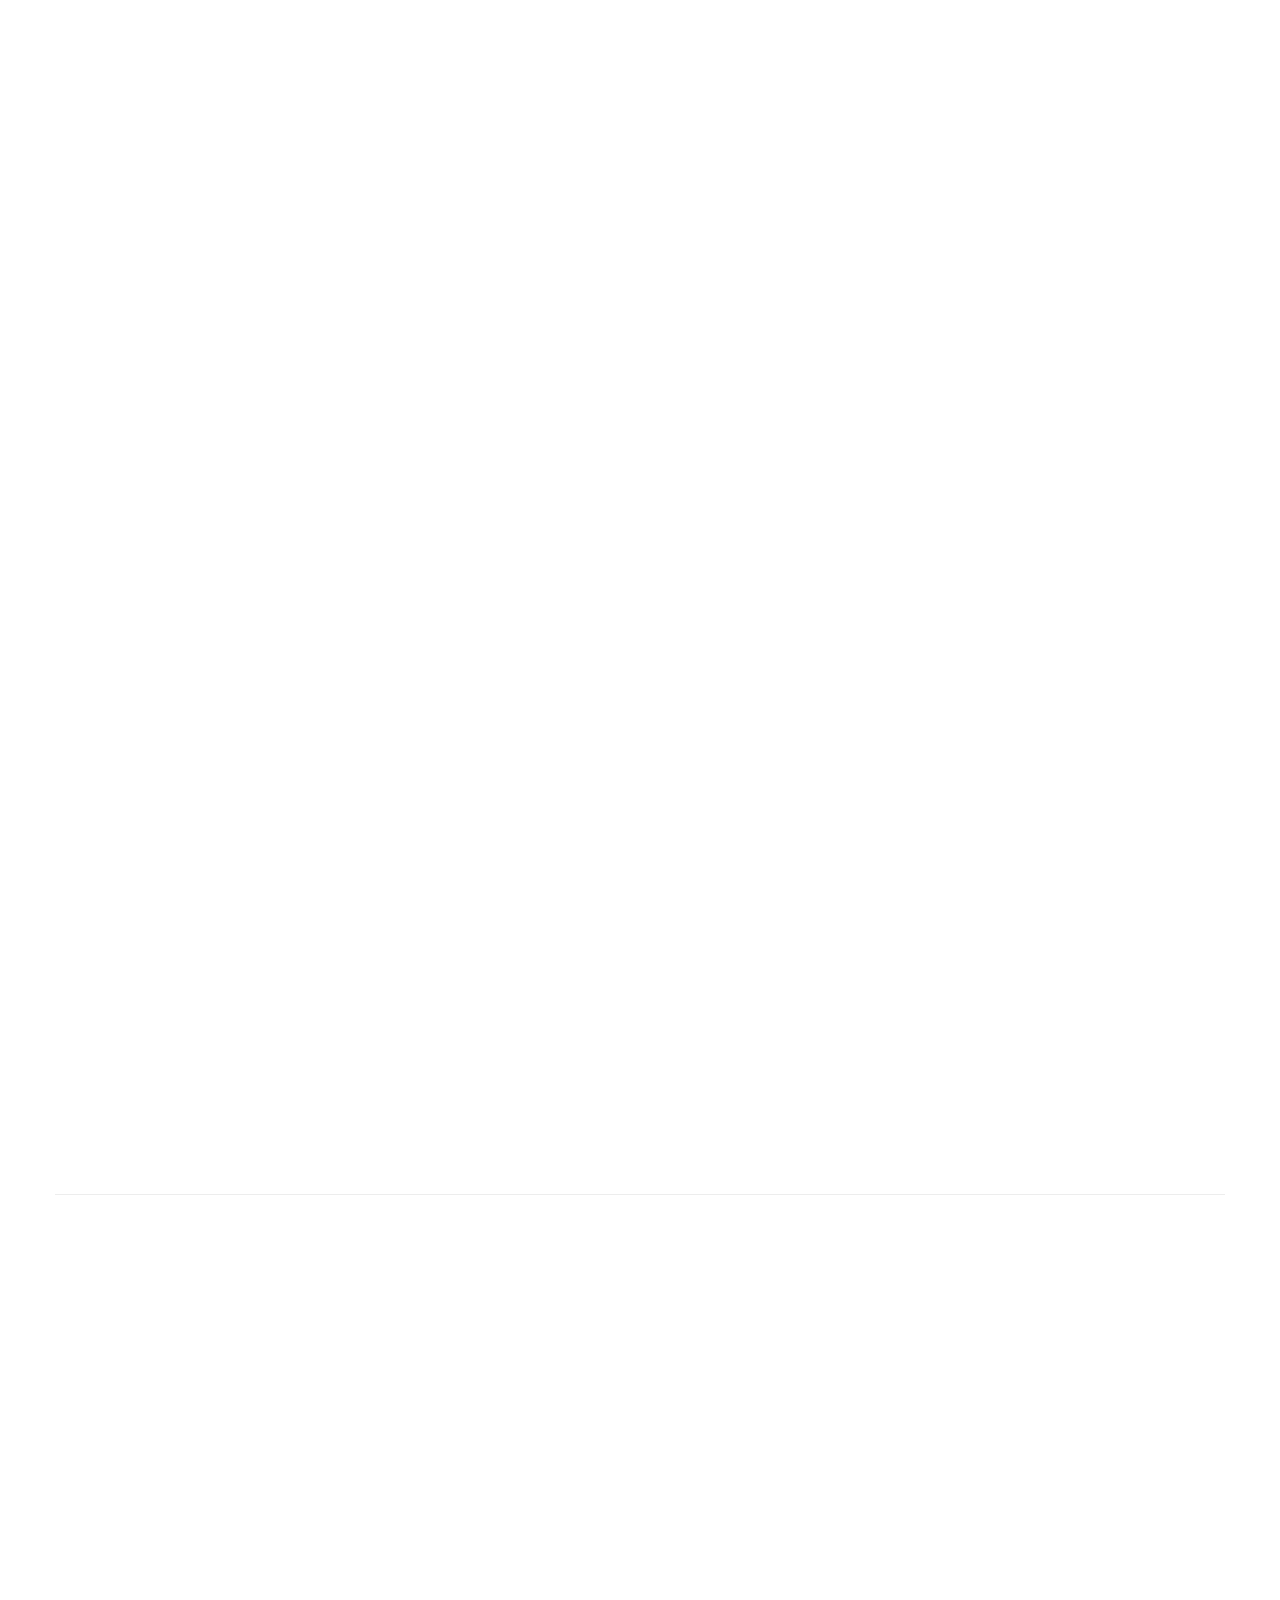
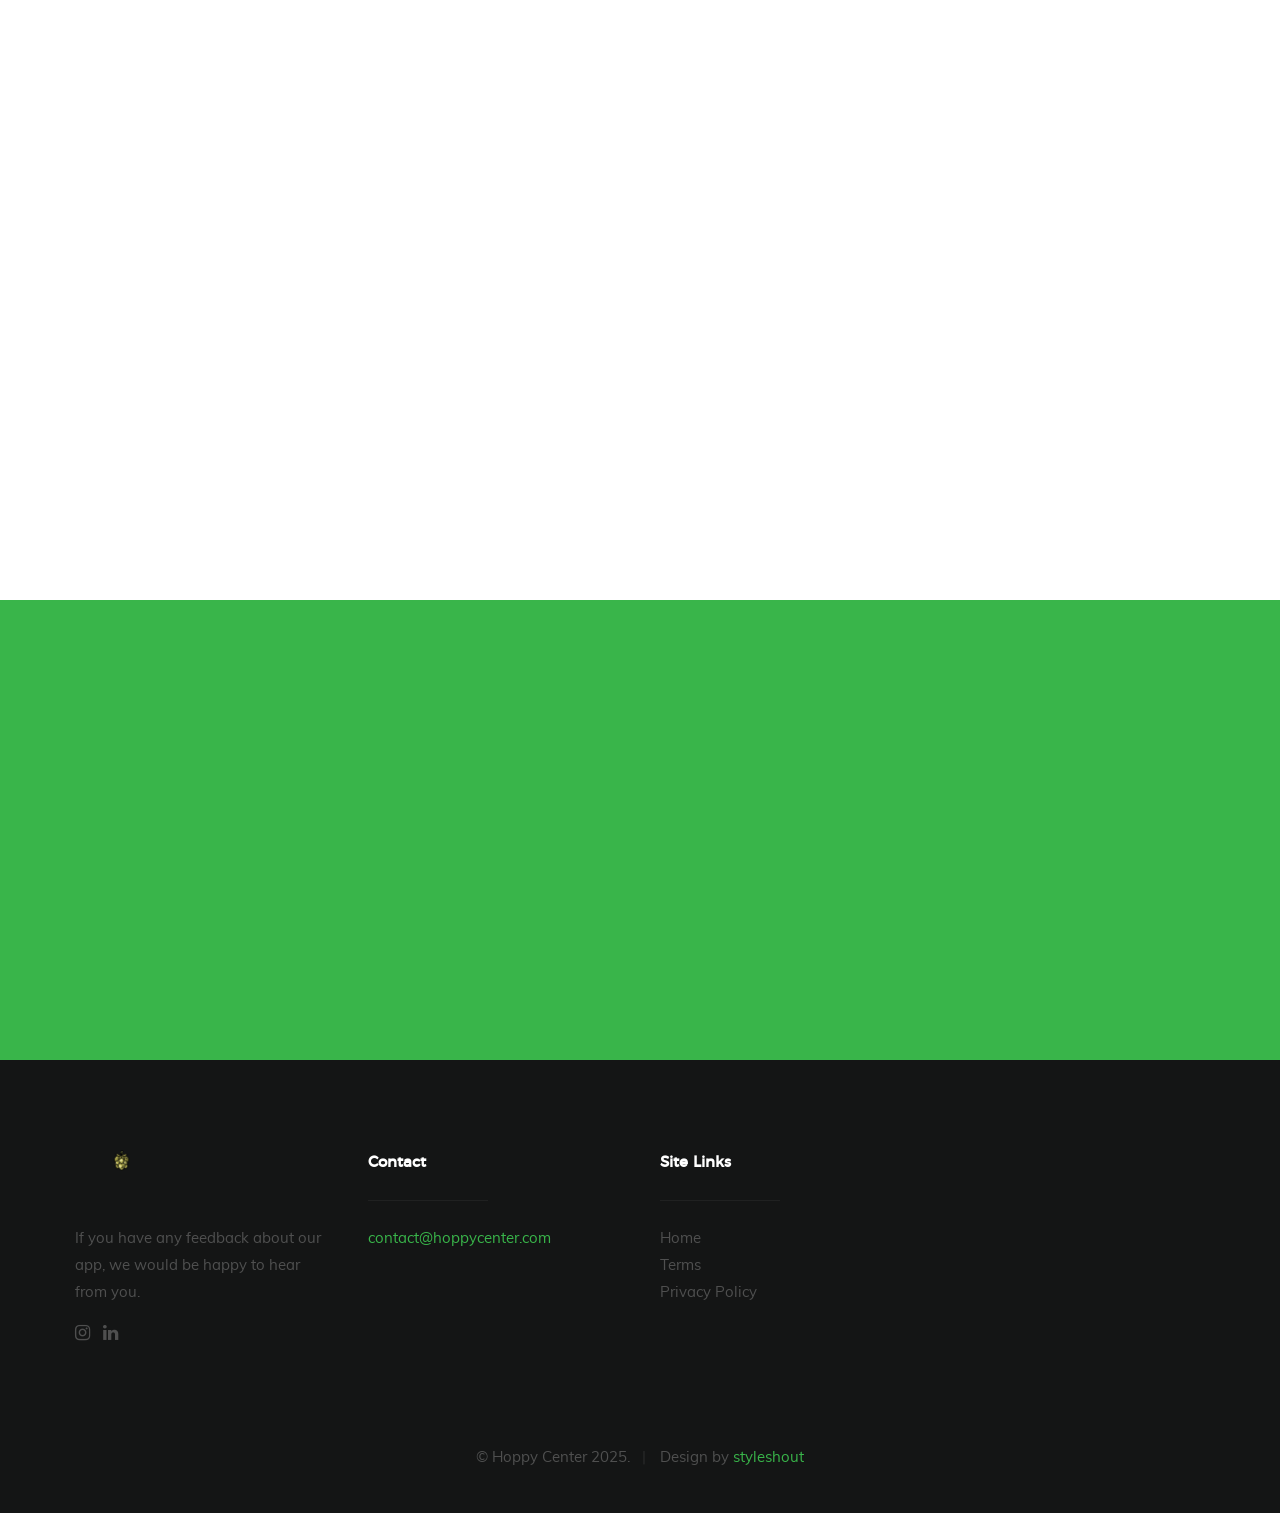
==== index.html @ 4dd92992 "Add files via upload" ====
<!DOCTYPE html>
<!--[if lt IE 9 ]><html class="no-js oldie" lang="en"> <![endif]-->
<!--[if IE 9 ]><html class="no-js oldie ie9" lang="en"> <![endif]-->
<!--[if (gte IE 9)|!(IE)]><!-->
<html class="no-js" lang="en">
<!--<![endif]-->

<head>

    <!--- basic page needs
   ================================================== -->
    <meta charset="utf-8">
    <title>Hoppy Center</title>
    <meta name="description" content="">
    <meta name="author" content="">

    <!-- mobile specific metas
   ================================================== -->
    <meta name="viewport" content="width=device-width, initial-scale=1">

    <!-- CSS
   ================================================== -->
    <link rel="stylesheet" href="css/base.css">
    <link rel="stylesheet" href="css/vendor.css">
    <link rel="stylesheet" href="css/main.css">

    <!-- script
   ================================================== -->
    <script src="js/modernizr.js"></script>
    <script src="js/pace.min.js"></script>

    <!-- favicons
	================================================== -->
    <link rel="shortcut icon" href="favicon.ico" type="image/x-icon">
    <link rel="icon" href="favicon.ico" type="image/x-icon">

</head>

<body id="top">

    <!-- header 
   ================================================== -->
   <header id="header" class="row">   

   		<div class="header-logo">
	        <a href="index.html">Hoppy Center</a>
	    </div>

	   	<nav id="header-nav-wrap">
			<ul class="header-main-nav">
				<li class="current"><a class="smoothscroll"  href="#home" title="home">Home</a></li>
                <li><a class="smoothscroll"  href="#about" title="about">About</a></li>
				<li><a class="smoothscroll"  href="#download" title="download">Download</a></li>	
			</ul>

		</nav>

		<a class="header-menu-toggle" href="#"><span>Menu</span></a>    	
   	
   </header> <!-- /header -->


   <!-- home
   ================================================== -->
   <section id="home" data-parallax="scroll" data-image-src="images/hero-bg.webp" data-natural-width=3000 data-natural-height=2000>

        <div class="overlay"></div>
        <div class="home-content">        

            <div class="row contents">                     
                <div class="home-content-left">

                    <h3 class="site-name" data-aos="fade-up">Hoppy Center</h3>

                    <h1 data-aos="fade-up">
                        Collect, Scan, <br>
                        Explore & Share Beers! <br>
            
                    </h1>

                    <div class="buttons" data-aos="fade-up">
                        <a href="#download" class="smoothscroll button stroke">
                            <span class="icon-circle-down" aria-hidden="true"></span>
                            Download App
                        </a>
                    </div>                                         

                </div>

                <div class="home-image-right">
                    <img src="images/iphone-app-470.webp"
                        srcset="images/iphone-app-470.webp 1x, images/iphone-app-940.webp 2x"
                        data-aos="fade-up">
                </div>
            </div>

        </div> <!-- end home-content -->

        <ul class="home-social-list">
            <li>
                <a href="https://www.instagram.com/hoppycenter/?utm_source=ig_web_button_share_sheet" target="_blank"><i class="fa fa-instagram"></i></a>
            </li>
            <li>
                <a href="https://www.linkedin.com/company/hoppy-center" target="_blank"><i class="fa fa-linkedin"></i></a>
            </li>
        </ul>
        <!-- end home-social-list -->

        <div class="home-scrolldown">
            <a href="#about" class="scroll-icon smoothscroll">
                <span>Scroll Down</span>
                <i class="icon-arrow-right" aria-hidden="true"></i>
            </a>
        </div>
        </div>
        </div>
        </div>

    </section> <!-- end home -->  


    <!-- about
    ================================================== -->
    
    <section id="about">

        <div class="row about-intro">

            <div class="col-four">
                <h1 class="intro-header" data-aos="fade-up">About Our App</h1><padding-top: 160px;>
            </div>
            <div class="col-eight">
                <p class="lead" data-aos="fade-up">
                    Discover the world of beers with Hoppy Center, your ultimate companion for beer enthusiasts and casual drinkers alike. Whether you're a seasoned connoisseur or just starting your beer journey, our intuitive app makes it easy to explore, discover, and share amazing brews from around the globe.
                </p>
            </div>                       
            
        </div>

        <div class="row about-how">
          
            <h1 class="intro-header" data-aos="fade-up">How The App Works?</h1>           

            <div class="about-how-content" data-aos="fade-up">
                <div class="about-how-steps block-1-2 block-tab-full group">

                    <div class="bgrid step" data-item="1">
                        <h3>Sign-Up and Onboarding</h3>
                        <p>Create your account and complete the onboarding process to personalize your experience. Set your beer preferences and get started on your craft beer journey.
                        </p> 
                    </div>

                    <div class="bgrid step" data-item="2">
                        <h3>Scan</h3>
                        <p>Use your phone’s camera to scan the barcode of any beer. Instantly access detailed info, ratings, and tasting notes to enhance your drinking experience.
                        </p>
                    </div>               
               
                    <div class="bgrid step" data-item="3">
                        <h3>Photo Sharing</h3>
                        <p>Capture and share photos of your favorite beers with friends. Get likes and comments, and engage with the community through a personalized feed.
                        </p>
                    </div>

                    <div class="bgrid step" data-item="4">
                        <h3>Beer Collection</h3>
                        <p>Build your beer collection by logging each brew you try, populate an interactive world map with their origins, and create a wishlist of beers to explore next.
                        </p>
                    </div>  

                </div>           
           </div> <!-- end about-how-content -->

        </div> <!-- end about-how -->

        <div class="row about-bottom-image">

           <img src="images/app-screens-1200.png" 
                srcset="images/app-screens-600.png 600w, 
                        images/app-screens-1200.png 1200w, 
                        images/app-screens-2800.png 2800w"
                sizes="(max-width: 2800px) 100vw, 2800px"
                alt="App Screenshots" data-aos="fade-up">

        </div>  <!-- end about-bottom-image -->       
        
    </section> <!-- end about -->
    

    <!-- download
    ================================================== -->
    <section id="download">

        <div class="row">
            <div class="col-full">
                <h1 class="intro-header"  data-aos="fade-up">Download Our App Today!</h1>

                <p class="lead" data-aos="fade-up">
                    
                </p>

                <ul class="download-badges">
                    <li><a href="#" title="" class="badge-appstore"  data-aos="fade-up">App Store</a></li>
                </ul>

            </div>
        </div>

    </section> <!-- end download -->    


    <!-- footer
    ================================================== -->
    <footer>

        <div class="footer-main">
            <div class="row">  

                <div class="col-three md-1-3 tab-full footer-info">            

                    <div class="footer-logo"></div>

                    <p>
                    If you have any feedback about our app, we would be happy to hear from you.
                    </p>

                    <ul class="footer-social-list">
                        </li>
                        <li>
                            <a href="https://www.instagram.com/hoppycenter/?utm_source=ig_web_button_share_sheet" target="_blank"><i class="fa fa-instagram"></i></a>
                        </li>
                        <li>
                            <a href="https://www.linkedin.com/company/hoppy-center" target="_blank"><i class="fa fa-linkedin"></i></a>
                        </li>
                    </ul>
                    
                    
                </div> <!-- end footer-info -->

                <div class="col-three md-1-3 tab-1-2 mob-full footer-contact">

                    <h4>Contact</h4>

                    <p>
                    <a href="mailto:contact@hoppycenter.com?subject=Hello%20Hoppy%20Center&body=Hi%20Team">contact@hoppycenter.com</a><br>
                
                    </p>                    

                </div> <!-- end footer-contact -->  

                <div class="col-two md-1-3 tab-1-2 mob-full footer-site-links">

                    <h4>Site Links</h4>

                    <ul class="list-links">
                        <li><a href="#">Home</a></li>
                        <li><a href="https://hoppycenter.com/Terms/terms.html" target="_blank">Terms</a></li>
                        <li><a href="https://hoppycenter.com/privacy-policy/privacy-policy.html" target="_blank">Privacy Policy</a></li>
                    </ul>
                            
                </div> <!-- end footer-site-links --> 

                
                            
                </div> <!-- end footer-subscribe -->         

            </div> <!-- /row -->
        </div> <!-- end footer-main -->


      <div class="footer-bottom">

      	<div class="row">

      		<div class="col-twelve">
	      		<div class="copyright">
		         	<span>© Hoppy Center 2025.</span>
		         	<span>Design by <a href="http://www.styleshout.com/"target="_blank">styleshout</a></span>
		         </div>

		         <div id="go-top">
		            <a class="smoothscroll" title="Back to Top" href="#top"><i class="icon-arrow-up"></i></a>
		         </div>         
	      	</div>

      	</div> <!-- end footer-bottom -->     	

      </div>

    </footer>

    <div id="preloader"> 
    	<div id="loader"></div>
    </div>  

    <!-- Java Script
    ================================================== -->
    <script src="js/jquery-2.1.3.min.js"></script>
    <script src="js/plugins.js"></script>
    <script src="js/main.js"></script>

</body>

</html>
---- css/base.css ----
/* =================================================================== 
 *
 *  Dazzle v1.0 Base Stylesheet
 *  04-27-2017
 *  ------------------------------------------------------------------
 *
 *  TOC:
 *  01. reset 
 *  02. basic/base setup styles
 *  03. grid
 *  04. block grids
 *  05. MISC
 *
 * =================================================================== */


/* ===================================================================
 *  01. reset  
 *  normalize.css v5.0.0 | MIT License | 
 *  github.com/necolas/normalize.css
 *
 * ------------------------------------------------------------------- */

html {
  font-family: sans-serif;
  line-height: 1.15;
  -ms-text-size-adjust: 100%;
  -webkit-text-size-adjust: 100%;
}

body {
  margin: 0;
}

article,
aside,
footer,
header,
nav,
section {
  display: block;
}

h1 {
  font-size: 2em;
  margin: 0.67em 0;
}

figcaption,
figure,
main {
  display: block;
}

figure {
  margin: 1em 40px;
}

hr {
  box-sizing: content-box;
  height: 0;
  overflow: visible;
}

pre {
  font-family: monospace, monospace;
  font-size: 1em;
}

a {
  background-color: transparent;
  -webkit-text-decoration-skip: objects;
}

a:active,
a:hover {
  outline-width: 0;
}

abbr[title] {
  border-bottom: none;
  text-decoration: underline;
  text-decoration: underline dotted;
}

b,
strong {
  font-weight: inherit;
}

b,
strong {
  font-weight: bolder;
}

code,
kbd,
samp {
  font-family: monospace, monospace;
  font-size: 1em;
}

dfn {
  font-style: italic;
}

mark {
  background-color: #ff0;
  color: #000;
}

small {
  font-size: 80%;
}

sub,
sup {
  font-size: 75%;
  line-height: 0;
  position: relative;
  vertical-align: baseline;
}

sub {
  bottom: -0.25em;
}

sup {
  top: -0.5em;
}

audio,
video {
  display: inline-block;
}

audio:not([controls]) {
  display: none;
  height: 0;
}

img {
  border-style: none;
}

svg:not(:root) {
  overflow: hidden;
}

button,
input,
optgroup,
select,
textarea {
  font-family: sans-serif;
  font-size: 100%;
  line-height: 1.15;
  margin: 0;
}

button,
input {
  overflow: visible;
}

button,
select {
  text-transform: none;
}

button,
html [type="button"],
[type="reset"],
[type="submit"] {
  -webkit-appearance: button;
}

button::-moz-focus-inner,
[type="button"]::-moz-focus-inner,
[type="reset"]::-moz-focus-inner,
[type="submit"]::-moz-focus-inner {
  border-style: none;
  padding: 0;
}

button:-moz-focusring,
[type="button"]:-moz-focusring,
[type="reset"]:-moz-focusring,
[type="submit"]:-moz-focusring {
  outline: 1px dotted ButtonText;
}

fieldset {
  border: 1px solid #c0c0c0;
  margin: 0 2px;
  padding: 0.35em 0.625em 0.75em;
}

legend {
  box-sizing: border-box;
  color: inherit;
  display: table;
  max-width: 100%;
  padding: 0;
  white-space: normal;
}

progress {
  display: inline-block;
  vertical-align: baseline;
}

textarea {
  overflow: auto;
}

[type="checkbox"],
[type="radio"] {
  box-sizing: border-box;
  padding: 0;
}

[type="number"]::-webkit-inner-spin-button,
[type="number"]::-webkit-outer-spin-button {
  height: auto;
}

[type="search"] {
  -webkit-appearance: textfield;
  outline-offset: -2px;
}

[type="search"]::-webkit-search-cancel-button,
[type="search"]::-webkit-search-decoration {
  -webkit-appearance: none;
}

::-webkit-file-upload-button {
  -webkit-appearance: button;
  font: inherit;
}

details,
menu {
  display: block;
}

summary {
  display: list-item;
}

canvas {
  display: inline-block;
}

template {
  display: none;
}

[hidden] {
  display: none;
}


/* ===================================================================
 *  02. basic/base setup styles - (_basic.scss)
 *
 * ------------------------------------------------------------------- */

html {
  font-size: 62.5%;
  box-sizing: border-box;
}

*,
*::before,
*::after {
  box-sizing: inherit;
}

body {
  font-weight: normal;
  line-height: 1;
  text-rendering: optimizeLegibility;
  word-wrap: break-word;
  -webkit-overflow-scrolling: touch;
  -webkit-text-size-adjust: none;
}

body,
input,
button {
  -moz-osx-font-smoothing: grayscale;
  -webkit-font-smoothing: antialiased;
}


/* ------------------------------------------------------------------- 
 * Media - (_basic.scss)
 * ------------------------------------------------------------------- */

img,
video {
  max-width: 100%;
  height: auto;
}


/* ------------------------------------------------------------------- 
 * Typography resets - (_basic.scss)
 * ------------------------------------------------------------------- */

div, dl, dt, dd, ul, ol, li, h1, h2, h3, h4, h5, h6, pre, form, p, blockquote, th, td {
  margin: 0;
  padding: 0;
}

h1, h2, h3, h4, h5, h6 {
  -webkit-font-variant-ligatures: common-ligatures;
  -moz-font-variant-ligatures: common-ligatures;
  font-variant-ligatures: common-ligatures;
  text-rendering: optimizeLegibility;
}

em,
i {
  font-style: italic;
  line-height: inherit;
}

strong,
b {
  font-weight: bold;
  line-height: inherit;
}

small {
  font-size: 60%;
  line-height: inherit;
}

ol,
ul {
  list-style: none;
}

li {
  display: block;
}


/* ------------------------------------------------------------------- 
 * links - (_basic.scss)
 * ------------------------------------------------------------------- */

a {
  text-decoration: none;
  line-height: inherit;
}

a img {
  border: none;
}


/* ------------------------------------------------------------------- 
 * inputs - (_basic.scss)
 * ------------------------------------------------------------------- */

fieldset {
  margin: 0;
  padding: 0;
}

input[type="email"],
input[type="number"],
input[type="search"],
input[type="text"],
input[type="tel"],
input[type="url"],
input[type="password"],
textarea {
  -webkit-appearance: none;
  -moz-appearance: none;
  -ms-appearance: none;
  -o-appearance: none;
  appearance: none;
}


/* ===================================================================
 *  03. grid - (_grid.scss)
 *
 * ------------------------------------------------------------------- */

.row {
  width: 94%;
  max-width: 1170px;
  margin: 0 auto;
}

.row:after {
  content: "";
  display: table;
  clear: both;
}

.row .row {
  width: auto;
  max-width: none;
  margin-left: -20px;
  margin-right: -20px;
}

[class*="col-"],
.bgrid {
  float: left;
}

[class*="col-"]+[class*="col-"].end {
  float: right;
}

[class*="col-"] {
  padding: 0 20px;
}

.col-one {
  width: 8.33333%;
}

.col-two,
.col-1-6 {
  width: 16.66667%;
}

.col-three,
.col-1-4 {
  width: 25%;
}

.col-four,
.col-1-3 {
  width: 33.33333%;
}

.col-five {
  width: 41.66667%;
}

.col-six,
.col-1-2 {
  width: 50%;
}

.col-seven {
  width: 58.33333%;
}

.col-eight,
.col-2-3 {
  width: 66.66667%;
}

.col-nine,
.col-3-4 {
  width: 75%;
}

.col-ten,
.col-5-6 {
  width: 83.33333%;
}

.col-eleven {
  width: 91.66667%;
}

.col-twelve,
.col-full {
  width: 100%;
}


/* ------------------------------------------------------------------- 
 * medium size devices - (_grid.scss)
 * ------------------------------------------------------------------- */

@media only screen and (max-width: 1024px) {
  .row .row {
    margin-left: -18px;
    margin-right: -18px;
  }
  [class*="col-"] {
    padding: 0 18px;
  }
  .md-two,
  .md-1-6 {
    width: 16.66667%;
  }
  .md-one {
    width: 8.33333%;
  }
  .md-three,
  .md-1-4 {
    width: 25%;
  }
  .md-four,
  .md-1-3 {
    width: 33.33333%;
  }
  .md-five {
    width: 41.66667%;
  }
  .md-six,
  .md-1-2 {
    width: 50%;
  }
  .md-seven {
    width: 58.33333%;
  }
  .md-eight,
  .md-2-3 {
    width: 66.66667%;
  }
  .md-nine,
  .md-3-4 {
    width: 75%;
  }
  .md-ten,
  .md-5-6 {
    width: 83.33333%;
  }
  .md-eleven {
    width: 91.66667%;
  }
  .md-twelve,
  .md-full {
    width: 100%;
  }
}


/* ------------------------------------------------------------------- 
 * tablets - (_grid.scss)
 * ------------------------------------------------------------------- */

@media only screen and (max-width: 768px) {
  .row {
    width: auto;
    padding-left: 30px;
    padding-right: 30px;
  }
  .row .row {
    padding-left: 0;
    padding-right: 0;
    margin-left: -15px;
    margin-right: -15px;
  }
  [class*="col-"] {
    padding: 0 15px;
  }
  .tab-1-4 {
    width: 25%;
  }
  .tab-1-3 {
    width: 33.33333%;
  }
  .tab-1-2 {
    width: 50%;
  }
  .tab-2-3 {
    width: 66.66667%;
  }
  .tab-3-4 {
    width: 75%;
  }
  .tab-full {
    width: 100%;
  }
}


/* ------------------------------------------------------------------- 
 *  mobile devices - (_grid.scss)
 * ------------------------------------------------------------------- */

@media only screen and (max-width: 600px) {
  .row {
    padding-left: 25px;
    padding-right: 25px;
  }
  .row .row {
    margin-left: -10px;
    margin-right: -10px;
  }
  [class*="col-"] {
    padding: 0 10px;
  }
  .mob-1-4 {
    width: 25%;
  }
  .mob-1-3 {
    width: 33.33333%;
  }
  .mob-1-2 {
    width: 50%;
  }
  .mob-2-3 {
    width: 66.66667%;
  }
  .mob-3-4 {
    width: 75%;
  }
  .mob-full {
    width: 100%;
  }
}


/* ------------------------------------------------------------------- 
 * small mobile devices - (_grid.scss)
 * ------------------------------------------------------------------- */

@media only screen and (max-width: 400px) {
  .row .row {
    padding-left: 0;
    padding-right: 0;
    margin-left: 0;
    margin-right: 0;
  }
  [class*="col-"] {
    width: 100% !important;
    float: none !important;
    clear: both !important;
    margin-left: 0;
    margin-right: 0;
    padding: 0;
  }
  [class*="col-"]+[class*="col-"].end {
    float: none;
  }
}


/* ===================================================================
 *  04. block grids - (_grid.scss)
 *
 * ------------------------------------------------------------------- */

[class*="block-"]:after {
  content: "";
  display: table;
  clear: both;
}

.block-1-6 .bgrid {
  width: 16.66667%;
}

.block-1-5 .bgrid {
  width: 20%;
}

.block-1-4 .bgrid {
  width: 25%;
}

.block-1-3 .bgrid {
  width: 33.33333%;
}

.block-1-2 .bgrid {
  width: 50%;
}


/**
 * Clearing for block grid columns. Allow columns with 
 * different heights to align properly.
 */

.block-1-6 .bgrid:nth-child(6n+1),
.block-1-5 .bgrid:nth-child(5n+1),
.block-1-4 .bgrid:nth-child(4n+1),
.block-1-3 .bgrid:nth-child(3n+1),
.block-1-2 .bgrid:nth-child(2n+1) {
  clear: both;
}


/* ------------------------------------------------------------------- 
 * medium size devices - (_grid.scss)
 * ------------------------------------------------------------------- */

@media only screen and (max-width: 1024px) {
  .block-m-1-6 .bgrid {
    width: 16.66667%;
  }
  .block-m-1-5 .bgrid {
    width: 20%;
  }
  .block-m-1-4 .bgrid {
    width: 25%;
  }
  .block-m-1-3 .bgrid {
    width: 33.33333%;
  }
  .block-m-1-2 .bgrid {
    width: 50%;
  }
  .block-m-full .bgrid {
    width: 100%;
    clear: both;
  }
  [class*="block-m-"] .bgrid:nth-child(n) {
    clear: none;
  }
  .block-m-1-6 .bgrid:nth-child(6n+1),
  .block-m-1-5 .bgrid:nth-child(5n+1),
  .block-m-1-4 .bgrid:nth-child(4n+1),
  .block-m-1-3 .bgrid:nth-child(3n+1),
  .block-m-1-2 .bgrid:nth-child(2n+1) {
    clear: both;
  }
}


/* ------------------------------------------------------------------- 
 * tablets - (_grid.scss)
 * ------------------------------------------------------------------- */

@media only screen and (max-width: 768px) {
  .block-tab-1-6 .bgrid {
    width: 16.66667%;
  }
  .block-tab-1-5 .bgrid {
    width: 20%;
  }
  .block-tab-1-4 .bgrid {
    width: 25%;
  }
  .block-tab-1-3 .bgrid {
    width: 33.33333%;
  }
  .block-tab-1-2 .bgrid {
    width: 50%;
  }
  .block-tab-full .bgrid {
    width: 100%;
    clear: both;
  }
  [class*="block-tab-"] .bgrid:nth-child(n) {
    clear: none;
  }
  .block-tab-1-6 .bgrid:nth-child(6n+1),
  .block-tab-1-6 .bgrid:nth-child(5n+1),
  .block-tab-1-4 .bgrid:nth-child(4n+1),
  .block-tab-1-3 .bgrid:nth-child(3n+1),
  .block-tab-1-2 .bgrid:nth-child(2n+1) {
    clear: both;
  }
}


/* ------------------------------------------------------------------- 
 * mobile devices - (_grid.scss)
 * ------------------------------------------------------------------- */

@media only screen and (max-width: 600px) {
  .block-mob-1-6 .bgrid {
    width: 16.66667%;
  }
  .block-mob-1-5 .bgrid {
    width: 20%;
  }
  .block-mob-1-4 .bgrid {
    width: 25%;
  }
  .block-mob-1-3 .bgrid {
    width: 33.33333%;
  }
  .block-mob-1-2 .bgrid {
    width: 50%;
  }
  .block-mob-full .bgrid {
    width: 100%;
    clear: both;
  }
  [class*="block-mob-"] .bgrid:nth-child(n) {
    clear: none;
  }
  .block-mob-1-6 .bgrid:nth-child(6n+1),
  .block-mob-1-5 .bgrid:nth-child(5n+1),
  .block-mob-1-4 .bgrid:nth-child(4n+1),
  .block-mob-1-3 .bgrid:nth-child(3n+1),
  .block-mob-1-2 .bgrid:nth-child(2n+1) {
    clear: both;
  }
}


/* ------------------------------------------------------------------- 
 * stack on small mobile devices - (_grid.scss)
 * ------------------------------------------------------------------- */

@media only screen and (max-width: 400px) {
  .stack .bgrid {
    width: 100% !important;
    float: none !important;
    clear: both !important;
    margin-left: 0;
    margin-right: 0;
  }
}


/* ===================================================================
 *  05. MISC  - (_grid.scss)
 *
 * ------------------------------------------------------------------- */

.group:after {
  content: "";
  display: table;
  clear: both;
}


/* Misc Helper Styles */

.is-hidden {
  display: none;
}

.is-invisible {
  visibility: hidden;
}

.antialiased {
  -webkit-font-smoothing: antialiased;
  -moz-osx-font-smoothing: grayscale;
}

.overflow-hidden {
  overflow: hidden;
}

.remove-bottom {
  margin-bottom: 0;
}

.half-bottom {
  margin-bottom: 1.5rem !important;
}

.add-bottom {
  margin-bottom: 3rem !important;
}

.no-border {
  border: none;
}

.full-width {
  width: 100%;
}

.text-center {
  text-align: center;
}

.text-left {
  text-align: left;
}

.text-right {
  text-align: right;
}

.pull-left {
  float: left;
}

.pull-right {
  float: right;
}

.align-center {
  margin-left: auto;
  margin-right: auto;
  text-align: center;
}


/*# sourceMappingURL=base.css.map */
---- css/vendor.css ----
/* =================================================================== 
 *
 *  Dazzle v1.0 Vendor/Third Party CSS 
 *  04-27-2017
 *  ------------------------------------------------------------------
 *
 *  TOC:
 *  01. animate on scroll
 *  02. owl carousel
 *  03. lity
 *
 * =================================================================== */


/*! 
 *  01. animate on scroll 
 *  https://michalsnik.github.io/aos/
 *
 */

[data-aos][data-aos][data-aos-duration='50'],
body[data-aos-duration='50'] [data-aos] {
  transition-duration: 50ms;
}

[data-aos][data-aos][data-aos-delay='50'],
body[data-aos-delay='50'] [data-aos] {
  transition-delay: 0;
}

[data-aos][data-aos][data-aos-delay='50'].aos-animate,
body[data-aos-delay='50'] [data-aos].aos-animate {
  transition-delay: 50ms;
}

[data-aos][data-aos][data-aos-duration='100'],
body[data-aos-duration='100'] [data-aos] {
  transition-duration: .1s;
}

[data-aos][data-aos][data-aos-delay='100'],
body[data-aos-delay='100'] [data-aos] {
  transition-delay: 0;
}

[data-aos][data-aos][data-aos-delay='100'].aos-animate,
body[data-aos-delay='100'] [data-aos].aos-animate {
  transition-delay: .1s;
}

[data-aos][data-aos][data-aos-duration='150'],
body[data-aos-duration='150'] [data-aos] {
  transition-duration: .15s;
}

[data-aos][data-aos][data-aos-delay='150'],
body[data-aos-delay='150'] [data-aos] {
  transition-delay: 0;
}

[data-aos][data-aos][data-aos-delay='150'].aos-animate,
body[data-aos-delay='150'] [data-aos].aos-animate {
  transition-delay: .15s;
}

[data-aos][data-aos][data-aos-duration='200'],
body[data-aos-duration='200'] [data-aos] {
  transition-duration: .2s;
}

[data-aos][data-aos][data-aos-delay='200'],
body[data-aos-delay='200'] [data-aos] {
  transition-delay: 0;
}

[data-aos][data-aos][data-aos-delay='200'].aos-animate,
body[data-aos-delay='200'] [data-aos].aos-animate {
  transition-delay: .2s;
}

[data-aos][data-aos][data-aos-duration='250'],
body[data-aos-duration='250'] [data-aos] {
  transition-duration: .25s;
}

[data-aos][data-aos][data-aos-delay='250'],
body[data-aos-delay='250'] [data-aos] {
  transition-delay: 0;
}

[data-aos][data-aos][data-aos-delay='250'].aos-animate,
body[data-aos-delay='250'] [data-aos].aos-animate {
  transition-delay: .25s;
}

[data-aos][data-aos][data-aos-duration='300'],
body[data-aos-duration='300'] [data-aos] {
  transition-duration: .3s;
}

[data-aos][data-aos][data-aos-delay='300'],
body[data-aos-delay='300'] [data-aos] {
  transition-delay: 0;
}

[data-aos][data-aos][data-aos-delay='300'].aos-animate,
body[data-aos-delay='300'] [data-aos].aos-animate {
  transition-delay: .3s;
}

[data-aos][data-aos][data-aos-duration='350'],
body[data-aos-duration='350'] [data-aos] {
  transition-duration: .35s;
}

[data-aos][data-aos][data-aos-delay='350'],
body[data-aos-delay='350'] [data-aos] {
  transition-delay: 0;
}

[data-aos][data-aos][data-aos-delay='350'].aos-animate,
body[data-aos-delay='350'] [data-aos].aos-animate {
  transition-delay: .35s;
}

[data-aos][data-aos][data-aos-duration='400'],
body[data-aos-duration='400'] [data-aos] {
  transition-duration: .4s;
}

[data-aos][data-aos][data-aos-delay='400'],
body[data-aos-delay='400'] [data-aos] {
  transition-delay: 0;
}

[data-aos][data-aos][data-aos-delay='400'].aos-animate,
body[data-aos-delay='400'] [data-aos].aos-animate {
  transition-delay: .4s;
}

[data-aos][data-aos][data-aos-duration='450'],
body[data-aos-duration='450'] [data-aos] {
  transition-duration: .45s;
}

[data-aos][data-aos][data-aos-delay='450'],
body[data-aos-delay='450'] [data-aos] {
  transition-delay: 0;
}

[data-aos][data-aos][data-aos-delay='450'].aos-animate,
body[data-aos-delay='450'] [data-aos].aos-animate {
  transition-delay: .45s;
}

[data-aos][data-aos][data-aos-duration='500'],
body[data-aos-duration='500'] [data-aos] {
  transition-duration: .5s;
}

[data-aos][data-aos][data-aos-delay='500'],
body[data-aos-delay='500'] [data-aos] {
  transition-delay: 0;
}

[data-aos][data-aos][data-aos-delay='500'].aos-animate,
body[data-aos-delay='500'] [data-aos].aos-animate {
  transition-delay: .5s;
}

[data-aos][data-aos][data-aos-duration='550'],
body[data-aos-duration='550'] [data-aos] {
  transition-duration: .55s;
}

[data-aos][data-aos][data-aos-delay='550'],
body[data-aos-delay='550'] [data-aos] {
  transition-delay: 0;
}

[data-aos][data-aos][data-aos-delay='550'].aos-animate,
body[data-aos-delay='550'] [data-aos].aos-animate {
  transition-delay: .55s;
}

[data-aos][data-aos][data-aos-duration='600'],
body[data-aos-duration='600'] [data-aos] {
  transition-duration: .6s;
}

[data-aos][data-aos][data-aos-delay='600'],
body[data-aos-delay='600'] [data-aos] {
  transition-delay: 0;
}

[data-aos][data-aos][data-aos-delay='600'].aos-animate,
body[data-aos-delay='600'] [data-aos].aos-animate {
  transition-delay: .6s;
}

[data-aos][data-aos][data-aos-duration='650'],
body[data-aos-duration='650'] [data-aos] {
  transition-duration: .65s;
}

[data-aos][data-aos][data-aos-delay='650'],
body[data-aos-delay='650'] [data-aos] {
  transition-delay: 0;
}

[data-aos][data-aos][data-aos-delay='650'].aos-animate,
body[data-aos-delay='650'] [data-aos].aos-animate {
  transition-delay: .65s;
}

[data-aos][data-aos][data-aos-duration='700'],
body[data-aos-duration='700'] [data-aos] {
  transition-duration: .7s;
}

[data-aos][data-aos][data-aos-delay='700'],
body[data-aos-delay='700'] [data-aos] {
  transition-delay: 0;
}

[data-aos][data-aos][data-aos-delay='700'].aos-animate,
body[data-aos-delay='700'] [data-aos].aos-animate {
  transition-delay: .7s;
}

[data-aos][data-aos][data-aos-duration='750'],
body[data-aos-duration='750'] [data-aos] {
  transition-duration: .75s;
}

[data-aos][data-aos][data-aos-delay='750'],
body[data-aos-delay='750'] [data-aos] {
  transition-delay: 0;
}

[data-aos][data-aos][data-aos-delay='750'].aos-animate,
body[data-aos-delay='750'] [data-aos].aos-animate {
  transition-delay: .75s;
}

[data-aos][data-aos][data-aos-duration='800'],
body[data-aos-duration='800'] [data-aos] {
  transition-duration: .8s;
}

[data-aos][data-aos][data-aos-delay='800'],
body[data-aos-delay='800'] [data-aos] {
  transition-delay: 0;
}

[data-aos][data-aos][data-aos-delay='800'].aos-animate,
body[data-aos-delay='800'] [data-aos].aos-animate {
  transition-delay: .8s;
}

[data-aos][data-aos][data-aos-duration='850'],
body[data-aos-duration='850'] [data-aos] {
  transition-duration: .85s;
}

[data-aos][data-aos][data-aos-delay='850'],
body[data-aos-delay='850'] [data-aos] {
  transition-delay: 0;
}

[data-aos][data-aos][data-aos-delay='850'].aos-animate,
body[data-aos-delay='850'] [data-aos].aos-animate {
  transition-delay: .85s;
}

[data-aos][data-aos][data-aos-duration='900'],
body[data-aos-duration='900'] [data-aos] {
  transition-duration: .9s;
}

[data-aos][data-aos][data-aos-delay='900'],
body[data-aos-delay='900'] [data-aos] {
  transition-delay: 0;
}

[data-aos][data-aos][data-aos-delay='900'].aos-animate,
body[data-aos-delay='900'] [data-aos].aos-animate {
  transition-delay: .9s;
}

[data-aos][data-aos][data-aos-duration='950'],
body[data-aos-duration='950'] [data-aos] {
  transition-duration: .95s;
}

[data-aos][data-aos][data-aos-delay='950'],
body[data-aos-delay='950'] [data-aos] {
  transition-delay: 0;
}

[data-aos][data-aos][data-aos-delay='950'].aos-animate,
body[data-aos-delay='950'] [data-aos].aos-animate {
  transition-delay: .95s;
}

[data-aos][data-aos][data-aos-duration='1000'],
body[data-aos-duration='1000'] [data-aos] {
  transition-duration: 1s;
}

[data-aos][data-aos][data-aos-delay='1000'],
body[data-aos-delay='1000'] [data-aos] {
  transition-delay: 0;
}

[data-aos][data-aos][data-aos-delay='1000'].aos-animate,
body[data-aos-delay='1000'] [data-aos].aos-animate {
  transition-delay: 1s;
}

[data-aos][data-aos][data-aos-duration='1050'],
body[data-aos-duration='1050'] [data-aos] {
  transition-duration: 1.05s;
}

[data-aos][data-aos][data-aos-delay='1050'],
body[data-aos-delay='1050'] [data-aos] {
  transition-delay: 0;
}

[data-aos][data-aos][data-aos-delay='1050'].aos-animate,
body[data-aos-delay='1050'] [data-aos].aos-animate {
  transition-delay: 1.05s;
}

[data-aos][data-aos][data-aos-duration='1100'],
body[data-aos-duration='1100'] [data-aos] {
  transition-duration: 1.1s;
}

[data-aos][data-aos][data-aos-delay='1100'],
body[data-aos-delay='1100'] [data-aos] {
  transition-delay: 0;
}

[data-aos][data-aos][data-aos-delay='1100'].aos-animate,
body[data-aos-delay='1100'] [data-aos].aos-animate {
  transition-delay: 1.1s;
}

[data-aos][data-aos][data-aos-duration='1150'],
body[data-aos-duration='1150'] [data-aos] {
  transition-duration: 1.15s;
}

[data-aos][data-aos][data-aos-delay='1150'],
body[data-aos-delay='1150'] [data-aos] {
  transition-delay: 0;
}

[data-aos][data-aos][data-aos-delay='1150'].aos-animate,
body[data-aos-delay='1150'] [data-aos].aos-animate {
  transition-delay: 1.15s;
}

[data-aos][data-aos][data-aos-duration='1200'],
body[data-aos-duration='1200'] [data-aos] {
  transition-duration: 1.2s;
}

[data-aos][data-aos][data-aos-delay='1200'],
body[data-aos-delay='1200'] [data-aos] {
  transition-delay: 0;
}

[data-aos][data-aos][data-aos-delay='1200'].aos-animate,
body[data-aos-delay='1200'] [data-aos].aos-animate {
  transition-delay: 1.2s;
}

[data-aos][data-aos][data-aos-duration='1250'],
body[data-aos-duration='1250'] [data-aos] {
  transition-duration: 1.25s;
}

[data-aos][data-aos][data-aos-delay='1250'],
body[data-aos-delay='1250'] [data-aos] {
  transition-delay: 0;
}

[data-aos][data-aos][data-aos-delay='1250'].aos-animate,
body[data-aos-delay='1250'] [data-aos].aos-animate {
  transition-delay: 1.25s;
}

[data-aos][data-aos][data-aos-duration='1300'],
body[data-aos-duration='1300'] [data-aos] {
  transition-duration: 1.3s;
}

[data-aos][data-aos][data-aos-delay='1300'],
body[data-aos-delay='1300'] [data-aos] {
  transition-delay: 0;
}

[data-aos][data-aos][data-aos-delay='1300'].aos-animate,
body[data-aos-delay='1300'] [data-aos].aos-animate {
  transition-delay: 1.3s;
}

[data-aos][data-aos][data-aos-duration='1350'],
body[data-aos-duration='1350'] [data-aos] {
  transition-duration: 1.35s;
}

[data-aos][data-aos][data-aos-delay='1350'],
body[data-aos-delay='1350'] [data-aos] {
  transition-delay: 0;
}

[data-aos][data-aos][data-aos-delay='1350'].aos-animate,
body[data-aos-delay='1350'] [data-aos].aos-animate {
  transition-delay: 1.35s;
}

[data-aos][data-aos][data-aos-duration='1400'],
body[data-aos-duration='1400'] [data-aos] {
  transition-duration: 1.4s;
}

[data-aos][data-aos][data-aos-delay='1400'],
body[data-aos-delay='1400'] [data-aos] {
  transition-delay: 0;
}

[data-aos][data-aos][data-aos-delay='1400'].aos-animate,
body[data-aos-delay='1400'] [data-aos].aos-animate {
  transition-delay: 1.4s;
}

[data-aos][data-aos][data-aos-duration='1450'],
body[data-aos-duration='1450'] [data-aos] {
  transition-duration: 1.45s;
}

[data-aos][data-aos][data-aos-delay='1450'],
body[data-aos-delay='1450'] [data-aos] {
  transition-delay: 0;
}

[data-aos][data-aos][data-aos-delay='1450'].aos-animate,
body[data-aos-delay='1450'] [data-aos].aos-animate {
  transition-delay: 1.45s;
}

[data-aos][data-aos][data-aos-duration='1500'],
body[data-aos-duration='1500'] [data-aos] {
  transition-duration: 1.5s;
}

[data-aos][data-aos][data-aos-delay='1500'],
body[data-aos-delay='1500'] [data-aos] {
  transition-delay: 0;
}

[data-aos][data-aos][data-aos-delay='1500'].aos-animate,
body[data-aos-delay='1500'] [data-aos].aos-animate {
  transition-delay: 1.5s;
}

[data-aos][data-aos][data-aos-duration='1550'],
body[data-aos-duration='1550'] [data-aos] {
  transition-duration: 1.55s;
}

[data-aos][data-aos][data-aos-delay='1550'],
body[data-aos-delay='1550'] [data-aos] {
  transition-delay: 0;
}

[data-aos][data-aos][data-aos-delay='1550'].aos-animate,
body[data-aos-delay='1550'] [data-aos].aos-animate {
  transition-delay: 1.55s;
}

[data-aos][data-aos][data-aos-duration='1600'],
body[data-aos-duration='1600'] [data-aos] {
  transition-duration: 1.6s;
}

[data-aos][data-aos][data-aos-delay='1600'],
body[data-aos-delay='1600'] [data-aos] {
  transition-delay: 0;
}

[data-aos][data-aos][data-aos-delay='1600'].aos-animate,
body[data-aos-delay='1600'] [data-aos].aos-animate {
  transition-delay: 1.6s;
}

[data-aos][data-aos][data-aos-duration='1650'],
body[data-aos-duration='1650'] [data-aos] {
  transition-duration: 1.65s;
}

[data-aos][data-aos][data-aos-delay='1650'],
body[data-aos-delay='1650'] [data-aos] {
  transition-delay: 0;
}

[data-aos][data-aos][data-aos-delay='1650'].aos-animate,
body[data-aos-delay='1650'] [data-aos].aos-animate {
  transition-delay: 1.65s;
}

[data-aos][data-aos][data-aos-duration='1700'],
body[data-aos-duration='1700'] [data-aos] {
  transition-duration: 1.7s;
}

[data-aos][data-aos][data-aos-delay='1700'],
body[data-aos-delay='1700'] [data-aos] {
  transition-delay: 0;
}

[data-aos][data-aos][data-aos-delay='1700'].aos-animate,
body[data-aos-delay='1700'] [data-aos].aos-animate {
  transition-delay: 1.7s;
}

[data-aos][data-aos][data-aos-duration='1750'],
body[data-aos-duration='1750'] [data-aos] {
  transition-duration: 1.75s;
}

[data-aos][data-aos][data-aos-delay='1750'],
body[data-aos-delay='1750'] [data-aos] {
  transition-delay: 0;
}

[data-aos][data-aos][data-aos-delay='1750'].aos-animate,
body[data-aos-delay='1750'] [data-aos].aos-animate {
  transition-delay: 1.75s;
}

[data-aos][data-aos][data-aos-duration='1800'],
body[data-aos-duration='1800'] [data-aos] {
  transition-duration: 1.8s;
}

[data-aos][data-aos][data-aos-delay='1800'],
body[data-aos-delay='1800'] [data-aos] {
  transition-delay: 0;
}

[data-aos][data-aos][data-aos-delay='1800'].aos-animate,
body[data-aos-delay='1800'] [data-aos].aos-animate {
  transition-delay: 1.8s;
}

[data-aos][data-aos][data-aos-duration='1850'],
body[data-aos-duration='1850'] [data-aos] {
  transition-duration: 1.85s;
}

[data-aos][data-aos][data-aos-delay='1850'],
body[data-aos-delay='1850'] [data-aos] {
  transition-delay: 0;
}

[data-aos][data-aos][data-aos-delay='1850'].aos-animate,
body[data-aos-delay='1850'] [data-aos].aos-animate {
  transition-delay: 1.85s;
}

[data-aos][data-aos][data-aos-duration='1900'],
body[data-aos-duration='1900'] [data-aos] {
  transition-duration: 1.9s;
}

[data-aos][data-aos][data-aos-delay='1900'],
body[data-aos-delay='1900'] [data-aos] {
  transition-delay: 0;
}

[data-aos][data-aos][data-aos-delay='1900'].aos-animate,
body[data-aos-delay='1900'] [data-aos].aos-animate {
  transition-delay: 1.9s;
}

[data-aos][data-aos][data-aos-duration='1950'],
body[data-aos-duration='1950'] [data-aos] {
  transition-duration: 1.95s;
}

[data-aos][data-aos][data-aos-delay='1950'],
body[data-aos-delay='1950'] [data-aos] {
  transition-delay: 0;
}

[data-aos][data-aos][data-aos-delay='1950'].aos-animate,
body[data-aos-delay='1950'] [data-aos].aos-animate {
  transition-delay: 1.95s;
}

[data-aos][data-aos][data-aos-duration='2000'],
body[data-aos-duration='2000'] [data-aos] {
  transition-duration: 2s;
}

[data-aos][data-aos][data-aos-delay='2000'],
body[data-aos-delay='2000'] [data-aos] {
  transition-delay: 0;
}

[data-aos][data-aos][data-aos-delay='2000'].aos-animate,
body[data-aos-delay='2000'] [data-aos].aos-animate {
  transition-delay: 2s;
}

[data-aos][data-aos][data-aos-duration='2050'],
body[data-aos-duration='2050'] [data-aos] {
  transition-duration: 2.05s;
}

[data-aos][data-aos][data-aos-delay='2050'],
body[data-aos-delay='2050'] [data-aos] {
  transition-delay: 0;
}

[data-aos][data-aos][data-aos-delay='2050'].aos-animate,
body[data-aos-delay='2050'] [data-aos].aos-animate {
  transition-delay: 2.05s;
}

[data-aos][data-aos][data-aos-duration='2100'],
body[data-aos-duration='2100'] [data-aos] {
  transition-duration: 2.1s;
}

[data-aos][data-aos][data-aos-delay='2100'],
body[data-aos-delay='2100'] [data-aos] {
  transition-delay: 0;
}

[data-aos][data-aos][data-aos-delay='2100'].aos-animate,
body[data-aos-delay='2100'] [data-aos].aos-animate {
  transition-delay: 2.1s;
}

[data-aos][data-aos][data-aos-duration='2150'],
body[data-aos-duration='2150'] [data-aos] {
  transition-duration: 2.15s;
}

[data-aos][data-aos][data-aos-delay='2150'],
body[data-aos-delay='2150'] [data-aos] {
  transition-delay: 0;
}

[data-aos][data-aos][data-aos-delay='2150'].aos-animate,
body[data-aos-delay='2150'] [data-aos].aos-animate {
  transition-delay: 2.15s;
}

[data-aos][data-aos][data-aos-duration='2200'],
body[data-aos-duration='2200'] [data-aos] {
  transition-duration: 2.2s;
}

[data-aos][data-aos][data-aos-delay='2200'],
body[data-aos-delay='2200'] [data-aos] {
  transition-delay: 0;
}

[data-aos][data-aos][data-aos-delay='2200'].aos-animate,
body[data-aos-delay='2200'] [data-aos].aos-animate {
  transition-delay: 2.2s;
}

[data-aos][data-aos][data-aos-duration='2250'],
body[data-aos-duration='2250'] [data-aos] {
  transition-duration: 2.25s;
}

[data-aos][data-aos][data-aos-delay='2250'],
body[data-aos-delay='2250'] [data-aos] {
  transition-delay: 0;
}

[data-aos][data-aos][data-aos-delay='2250'].aos-animate,
body[data-aos-delay='2250'] [data-aos].aos-animate {
  transition-delay: 2.25s;
}

[data-aos][data-aos][data-aos-duration='2300'],
body[data-aos-duration='2300'] [data-aos] {
  transition-duration: 2.3s;
}

[data-aos][data-aos][data-aos-delay='2300'],
body[data-aos-delay='2300'] [data-aos] {
  transition-delay: 0;
}

[data-aos][data-aos][data-aos-delay='2300'].aos-animate,
body[data-aos-delay='2300'] [data-aos].aos-animate {
  transition-delay: 2.3s;
}

[data-aos][data-aos][data-aos-duration='2350'],
body[data-aos-duration='2350'] [data-aos] {
  transition-duration: 2.35s;
}

[data-aos][data-aos][data-aos-delay='2350'],
body[data-aos-delay='2350'] [data-aos] {
  transition-delay: 0;
}

[data-aos][data-aos][data-aos-delay='2350'].aos-animate,
body[data-aos-delay='2350'] [data-aos].aos-animate {
  transition-delay: 2.35s;
}

[data-aos][data-aos][data-aos-duration='2400'],
body[data-aos-duration='2400'] [data-aos] {
  transition-duration: 2.4s;
}

[data-aos][data-aos][data-aos-delay='2400'],
body[data-aos-delay='2400'] [data-aos] {
  transition-delay: 0;
}

[data-aos][data-aos][data-aos-delay='2400'].aos-animate,
body[data-aos-delay='2400'] [data-aos].aos-animate {
  transition-delay: 2.4s;
}

[data-aos][data-aos][data-aos-duration='2450'],
body[data-aos-duration='2450'] [data-aos] {
  transition-duration: 2.45s;
}

[data-aos][data-aos][data-aos-delay='2450'],
body[data-aos-delay='2450'] [data-aos] {
  transition-delay: 0;
}

[data-aos][data-aos][data-aos-delay='2450'].aos-animate,
body[data-aos-delay='2450'] [data-aos].aos-animate {
  transition-delay: 2.45s;
}

[data-aos][data-aos][data-aos-duration='2500'],
body[data-aos-duration='2500'] [data-aos] {
  transition-duration: 2.5s;
}

[data-aos][data-aos][data-aos-delay='2500'],
body[data-aos-delay='2500'] [data-aos] {
  transition-delay: 0;
}

[data-aos][data-aos][data-aos-delay='2500'].aos-animate,
body[data-aos-delay='2500'] [data-aos].aos-animate {
  transition-delay: 2.5s;
}

[data-aos][data-aos][data-aos-duration='2550'],
body[data-aos-duration='2550'] [data-aos] {
  transition-duration: 2.55s;
}

[data-aos][data-aos][data-aos-delay='2550'],
body[data-aos-delay='2550'] [data-aos] {
  transition-delay: 0;
}

[data-aos][data-aos][data-aos-delay='2550'].aos-animate,
body[data-aos-delay='2550'] [data-aos].aos-animate {
  transition-delay: 2.55s;
}

[data-aos][data-aos][data-aos-duration='2600'],
body[data-aos-duration='2600'] [data-aos] {
  transition-duration: 2.6s;
}

[data-aos][data-aos][data-aos-delay='2600'],
body[data-aos-delay='2600'] [data-aos] {
  transition-delay: 0;
}

[data-aos][data-aos][data-aos-delay='2600'].aos-animate,
body[data-aos-delay='2600'] [data-aos].aos-animate {
  transition-delay: 2.6s;
}

[data-aos][data-aos][data-aos-duration='2650'],
body[data-aos-duration='2650'] [data-aos] {
  transition-duration: 2.65s;
}

[data-aos][data-aos][data-aos-delay='2650'],
body[data-aos-delay='2650'] [data-aos] {
  transition-delay: 0;
}

[data-aos][data-aos][data-aos-delay='2650'].aos-animate,
body[data-aos-delay='2650'] [data-aos].aos-animate {
  transition-delay: 2.65s;
}

[data-aos][data-aos][data-aos-duration='2700'],
body[data-aos-duration='2700'] [data-aos] {
  transition-duration: 2.7s;
}

[data-aos][data-aos][data-aos-delay='2700'],
body[data-aos-delay='2700'] [data-aos] {
  transition-delay: 0;
}

[data-aos][data-aos][data-aos-delay='2700'].aos-animate,
body[data-aos-delay='2700'] [data-aos].aos-animate {
  transition-delay: 2.7s;
}

[data-aos][data-aos][data-aos-duration='2750'],
body[data-aos-duration='2750'] [data-aos] {
  transition-duration: 2.75s;
}

[data-aos][data-aos][data-aos-delay='2750'],
body[data-aos-delay='2750'] [data-aos] {
  transition-delay: 0;
}

[data-aos][data-aos][data-aos-delay='2750'].aos-animate,
body[data-aos-delay='2750'] [data-aos].aos-animate {
  transition-delay: 2.75s;
}

[data-aos][data-aos][data-aos-duration='2800'],
body[data-aos-duration='2800'] [data-aos] {
  transition-duration: 2.8s;
}

[data-aos][data-aos][data-aos-delay='2800'],
body[data-aos-delay='2800'] [data-aos] {
  transition-delay: 0;
}

[data-aos][data-aos][data-aos-delay='2800'].aos-animate,
body[data-aos-delay='2800'] [data-aos].aos-animate {
  transition-delay: 2.8s;
}

[data-aos][data-aos][data-aos-duration='2850'],
body[data-aos-duration='2850'] [data-aos] {
  transition-duration: 2.85s;
}

[data-aos][data-aos][data-aos-delay='2850'],
body[data-aos-delay='2850'] [data-aos] {
  transition-delay: 0;
}

[data-aos][data-aos][data-aos-delay='2850'].aos-animate,
body[data-aos-delay='2850'] [data-aos].aos-animate {
  transition-delay: 2.85s;
}

[data-aos][data-aos][data-aos-duration='2900'],
body[data-aos-duration='2900'] [data-aos] {
  transition-duration: 2.9s;
}

[data-aos][data-aos][data-aos-delay='2900'],
body[data-aos-delay='2900'] [data-aos] {
  transition-delay: 0;
}

[data-aos][data-aos][data-aos-delay='2900'].aos-animate,
body[data-aos-delay='2900'] [data-aos].aos-animate {
  transition-delay: 2.9s;
}

[data-aos][data-aos][data-aos-duration='2950'],
body[data-aos-duration='2950'] [data-aos] {
  transition-duration: 2.95s;
}

[data-aos][data-aos][data-aos-delay='2950'],
body[data-aos-delay='2950'] [data-aos] {
  transition-delay: 0;
}

[data-aos][data-aos][data-aos-delay='2950'].aos-animate,
body[data-aos-delay='2950'] [data-aos].aos-animate {
  transition-delay: 2.95s;
}

[data-aos][data-aos][data-aos-duration='3000'],
body[data-aos-duration='3000'] [data-aos] {
  transition-duration: 3s;
}

[data-aos][data-aos][data-aos-delay='3000'],
body[data-aos-delay='3000'] [data-aos] {
  transition-delay: 0;
}

[data-aos][data-aos][data-aos-delay='3000'].aos-animate,
body[data-aos-delay='3000'] [data-aos].aos-animate {
  transition-delay: 3s;
}

[data-aos][data-aos][data-aos-easing=linear],
body[data-aos-easing=linear] [data-aos] {
  transition-timing-function: cubic-bezier(0.25, 0.25, 0.75, 0.75);
}

[data-aos][data-aos][data-aos-easing=ease],
body[data-aos-easing=ease] [data-aos] {
  transition-timing-function: ease;
}

[data-aos][data-aos][data-aos-easing=ease-in],
body[data-aos-easing=ease-in] [data-aos] {
  transition-timing-function: ease-in;
}

[data-aos][data-aos][data-aos-easing=ease-out],
body[data-aos-easing=ease-out] [data-aos] {
  transition-timing-function: ease-out;
}

[data-aos][data-aos][data-aos-easing=ease-in-out],
body[data-aos-easing=ease-in-out] [data-aos] {
  transition-timing-function: ease-in-out;
}

[data-aos][data-aos][data-aos-easing=ease-in-back],
body[data-aos-easing=ease-in-back] [data-aos] {
  transition-timing-function: cubic-bezier(0.6, -0.28, 0.735, 0.045);
}

[data-aos][data-aos][data-aos-easing=ease-out-back],
body[data-aos-easing=ease-out-back] [data-aos] {
  transition-timing-function: cubic-bezier(0.175, 0.885, 0.32, 1.275);
}

[data-aos][data-aos][data-aos-easing=ease-in-out-back],
body[data-aos-easing=ease-in-out-back] [data-aos] {
  transition-timing-function: cubic-bezier(0.68, -0.55, 0.265, 1.55);
}

[data-aos][data-aos][data-aos-easing=ease-in-sine],
body[data-aos-easing=ease-in-sine] [data-aos] {
  transition-timing-function: cubic-bezier(0.47, 0, 0.745, 0.715);
}

[data-aos][data-aos][data-aos-easing=ease-out-sine],
body[data-aos-easing=ease-out-sine] [data-aos] {
  transition-timing-function: cubic-bezier(0.39, 0.575, 0.565, 1);
}

[data-aos][data-aos][data-aos-easing=ease-in-out-sine],
body[data-aos-easing=ease-in-out-sine] [data-aos] {
  transition-timing-function: cubic-bezier(0.445, 0.05, 0.55, 0.95);
}

[data-aos][data-aos][data-aos-easing=ease-in-quad],
body[data-aos-easing=ease-in-quad] [data-aos] {
  transition-timing-function: cubic-bezier(0.55, 0.085, 0.68, 0.53);
}

[data-aos][data-aos][data-aos-easing=ease-out-quad],
body[data-aos-easing=ease-out-quad] [data-aos] {
  transition-timing-function: cubic-bezier(0.25, 0.46, 0.45, 0.94);
}

[data-aos][data-aos][data-aos-easing=ease-in-out-quad],
body[data-aos-easing=ease-in-out-quad] [data-aos] {
  transition-timing-function: cubic-bezier(0.455, 0.03, 0.515, 0.955);
}

[data-aos][data-aos][data-aos-easing=ease-in-cubic],
body[data-aos-easing=ease-in-cubic] [data-aos] {
  transition-timing-function: cubic-bezier(0.55, 0.085, 0.68, 0.53);
}

[data-aos][data-aos][data-aos-easing=ease-out-cubic],
body[data-aos-easing=ease-out-cubic] [data-aos] {
  transition-timing-function: cubic-bezier(0.25, 0.46, 0.45, 0.94);
}

[data-aos][data-aos][data-aos-easing=ease-in-out-cubic],
body[data-aos-easing=ease-in-out-cubic] [data-aos] {
  transition-timing-function: cubic-bezier(0.455, 0.03, 0.515, 0.955);
}

[data-aos][data-aos][data-aos-easing=ease-in-quart],
body[data-aos-easing=ease-in-quart] [data-aos] {
  transition-timing-function: cubic-bezier(0.55, 0.085, 0.68, 0.53);
}

[data-aos][data-aos][data-aos-easing=ease-out-quart],
body[data-aos-easing=ease-out-quart] [data-aos] {
  transition-timing-function: cubic-bezier(0.25, 0.46, 0.45, 0.94);
}

[data-aos][data-aos][data-aos-easing=ease-in-out-quart],
body[data-aos-easing=ease-in-out-quart] [data-aos] {
  transition-timing-function: cubic-bezier(0.455, 0.03, 0.515, 0.955);
}

[data-aos^=fade][data-aos^=fade] {
  opacity: 0;
  transition-property: opacity, transform;
}

[data-aos^=fade][data-aos^=fade].aos-animate {
  opacity: 1;
  transform: translate(0);
}

[data-aos=fade-up] {
  transform: translateY(100px);
}

[data-aos=fade-down] {
  transform: translateY(-100px);
}

[data-aos=fade-right] {
  transform: translate(-100px);
}

[data-aos=fade-left] {
  transform: translate(100px);
}

[data-aos=fade-up-right] {
  transform: translate(-100px, 100px);
}

[data-aos=fade-up-left] {
  transform: translate(100px, 100px);
}

[data-aos=fade-down-right] {
  transform: translate(-100px, -100px);
}

[data-aos=fade-down-left] {
  transform: translate(100px, -100px);
}

[data-aos^=zoom][data-aos^=zoom] {
  opacity: 0;
  transition-property: opacity, transform;
}

[data-aos^=zoom][data-aos^=zoom].aos-animate {
  opacity: 1;
  transform: translate(0) scale(1);
}

[data-aos=zoom-in] {
  transform: scale(0.6);
}

[data-aos=zoom-in-up] {
  transform: translateY(100px) scale(0.6);
}

[data-aos=zoom-in-down] {
  transform: translateY(-100px) scale(0.6);
}

[data-aos=zoom-in-right] {
  transform: translate(-100px) scale(0.6);
}

[data-aos=zoom-in-left] {
  transform: translate(100px) scale(0.6);
}

[data-aos=zoom-out] {
  transform: scale(1.2);
}

[data-aos=zoom-out-up] {
  transform: translateY(100px) scale(1.2);
}

[data-aos=zoom-out-down] {
  transform: translateY(-100px) scale(1.2);
}

[data-aos=zoom-out-right] {
  transform: translate(-100px) scale(1.2);
}

[data-aos=zoom-out-left] {
  transform: translate(100px) scale(1.2);
}

[data-aos^=slide][data-aos^=slide] {
  transition-property: transform;
}

[data-aos^=slide][data-aos^=slide].aos-animate {
  transform: translate(0);
}

[data-aos=slide-up] {
  transform: translateY(100%);
}

[data-aos=slide-down] {
  transform: translateY(-100%);
}

[data-aos=slide-right] {
  transform: translateX(-100%);
}

[data-aos=slide-left] {
  transform: translateX(100%);
}

[data-aos^=flip][data-aos^=flip] {
  backface-visibility: hidden;
  transition-property: transform;
}

[data-aos=flip-left] {
  transform: perspective(2500px) rotateY(-100deg);
}

[data-aos=flip-left].aos-animate {
  transform: perspective(2500px) rotateY(0);
}

[data-aos=flip-right] {
  transform: perspective(2500px) rotateY(100deg);
}

[data-aos=flip-right].aos-animate {
  transform: perspective(2500px) rotateY(0);
}

[data-aos=flip-up] {
  transform: perspective(2500px) rotateX(-100deg);
}

[data-aos=flip-up].aos-animate {
  transform: perspective(2500px) rotateX(0);
}

[data-aos=flip-down] {
  transform: perspective(2500px) rotateX(100deg);
}

[data-aos=flip-down].aos-animate {
  transform: perspective(2500px) rotateX(0);
}


/*# sourceMappingURL=aos.css.map*/


/**
 *  02. owl carousel v2.2.0
 *  Copyright 2013-2016 David Deutsch
 *  Licensed under MIT (https://github.com/OwlCarousel2/OwlCarousel2/blob/master/LICENSE)
 */


/*
 *  Owl Carousel - Core
 */

.owl-carousel {
  display: none;
  width: 100%;
  -webkit-tap-highlight-color: transparent;
  /* position relative and z-index fix webkit rendering fonts issue */
  position: relative;
  z-index: 1;
}

.owl-carousel .owl-stage {
  position: relative;
  -ms-touch-action: pan-Y;
}

.owl-carousel .owl-stage:after {
  content: ".";
  display: block;
  clear: both;
  visibility: hidden;
  line-height: 0;
  height: 0;
}

.owl-carousel .owl-stage-outer {
  position: relative;
  overflow: hidden;
  /* fix for flashing background */
  -webkit-transform: translate3d(0px, 0px, 0px);
}

.owl-carousel .owl-item {
  position: relative;
  min-height: 1px;
  float: left;
  -webkit-backface-visibility: hidden;
  -webkit-tap-highlight-color: transparent;
  -webkit-touch-callout: none;
}

.owl-carousel .owl-item img {
  display: block;
  width: 100%;
  -webkit-transform-style: preserve-3d;
}

.owl-carousel .owl-nav.disabled,
.owl-carousel .owl-dots.disabled {
  display: none;
}

.owl-carousel .owl-nav .owl-prev,
.owl-carousel .owl-nav .owl-next,
.owl-carousel .owl-dot {
  cursor: pointer;
  cursor: hand;
  -webkit-user-select: none;
  -khtml-user-select: none;
  -moz-user-select: none;
  -ms-user-select: none;
  user-select: none;
}

.owl-carousel.owl-loaded {
  display: block;
}

.owl-carousel.owl-loading {
  opacity: 0;
  display: block;
}

.owl-carousel.owl-hidden {
  opacity: 0;
}

.owl-carousel.owl-refresh .owl-item {
  visibility: hidden;
}

.owl-carousel.owl-drag .owl-item {
  -webkit-user-select: none;
  -moz-user-select: none;
  -ms-user-select: none;
  user-select: none;
}

.owl-carousel.owl-grab {
  cursor: move;
  cursor: grab;
}

.owl-carousel.owl-rtl {
  direction: rtl;
}

.owl-carousel.owl-rtl .owl-item {
  float: right;
}


/* No Js */

.no-js .owl-carousel {
  display: block;
}


/*
 *  Owl Carousel - Animate Plugin
 */

.owl-carousel .animated {
  -webkit-animation-duration: 1000ms;
  animation-duration: 1000ms;
  -webkit-animation-fill-mode: both;
  animation-fill-mode: both;
}

.owl-carousel .owl-animated-in {
  z-index: 0;
}

.owl-carousel .owl-animated-out {
  z-index: 1;
}

.owl-carousel .fadeOut {
  -webkit-animation-name: fadeOut;
  animation-name: fadeOut;
}

@-webkit-keyframes fadeOut {
  0% {
    opacity: 1;
  }
  100% {
    opacity: 0;
  }
}

@keyframes fadeOut {
  0% {
    opacity: 1;
  }
  100% {
    opacity: 0;
  }
}


/*
 * 	Owl Carousel - Auto Height Plugin
 */

.owl-height {
  transition: height 500ms ease-in-out;
}


/*
 * 	Owl Carousel - Lazy Load Plugin
 */

.owl-carousel .owl-item .owl-lazy {
  opacity: 0;
  transition: opacity 400ms ease;
}

.owl-carousel .owl-item img.owl-lazy {
  -webkit-transform-style: preserve-3d;
  transform-style: preserve-3d;
}


/*
 * 	Owl Carousel - Video Plugin
 */

.owl-carousel .owl-video-wrapper {
  position: relative;
  height: 100%;
  background: #000;
}

.owl-carousel .owl-video-play-icon {
  position: absolute;
  height: 80px;
  width: 80px;
  left: 50%;
  top: 50%;
  margin-left: -40px;
  margin-top: -40px;
  background: url("owl.video.play.png") no-repeat;
  cursor: pointer;
  z-index: 1;
  -webkit-backface-visibility: hidden;
  transition: -webkit-transform 100ms ease;
  transition: transform 100ms ease;
}

.owl-carousel .owl-video-play-icon:hover {
  -webkit-transform: scale(1.3, 1.3);
  -ms-transform: scale(1.3, 1.3);
  transform: scale(1.3, 1.3);
}

.owl-carousel .owl-video-playing .owl-video-tn,
.owl-carousel .owl-video-playing .owl-video-play-icon {
  display: none;
}

.owl-carousel .owl-video-tn {
  opacity: 0;
  height: 100%;
  background-position: center center;
  background-repeat: no-repeat;
  background-size: contain;
  transition: opacity 400ms ease;
}

.owl-carousel .owl-video-frame {
  position: relative;
  z-index: 1;
  height: 100%;
  width: 100%;
}


/*! 
 *  03. lity - v1.6.6 - 2016-04-22
 *  http://sorgalla.com/lity/
 *  Copyright (c) 2016 Jan Sorgalla; Licensed MIT */

.lity {
  z-index: 9990;
  position: fixed;
  top: 0;
  right: 0;
  bottom: 0;
  left: 0;
  white-space: nowrap;
  background: #ffffff;
  background: white;
  outline: none !important;
  opacity: 0;
  -webkit-transition: opacity 0.3s ease;
  -o-transition: opacity 0.3s ease;
  transition: opacity 0.3s ease;
}

.lity.lity-opened {
  opacity: 1;
}

.lity.lity-closed {
  opacity: 0;
}

.lity * {
  -webkit-box-sizing: border-box;
  -moz-box-sizing: border-box;
  box-sizing: border-box;
}

.lity-wrap {
  z-index: 9990;
  position: fixed;
  top: 0;
  right: 0;
  bottom: 0;
  left: 0;
  text-align: center;
  outline: none !important;
}

.lity-wrap:before {
  content: '';
  display: inline-block;
  height: 100%;
  vertical-align: middle;
  margin-right: -0.25em;
}

.lity-loader {
  z-index: 9991;
  color: #333;
  position: absolute;
  top: 50%;
  margin-top: -0.8em;
  width: 100%;
  text-align: center;
  font-size: 14px;
  font-family: Arial, Helvetica, sans-serif;
  opacity: 0;
  -webkit-transition: opacity 0.3s ease;
  -o-transition: opacity 0.3s ease;
  transition: opacity 0.3s ease;
}

.lity-loading .lity-loader {
  opacity: 1;
}

.lity-container {
  z-index: 9992;
  position: relative;
  text-align: left;
  vertical-align: middle;
  display: inline-block;
  white-space: normal;
  max-width: 100%;
  max-height: 100%;
  outline: none !important;
}

.lity-content {
  z-index: 9993;
  width: 100%;
  -webkit-transform: scale(1);
  -ms-transform: scale(1);
  -o-transform: scale(1);
  transform: scale(1);
  -webkit-transition: -webkit-transform 0.3s ease;
  -o-transition: -o-transform 0.3s ease;
  transition: transform 0.3s ease;
}

.lity-loading .lity-content,
.lity-closed .lity-content {
  -webkit-transform: scale(0.8);
  -ms-transform: scale(0.8);
  -o-transform: scale(0.8);
  transform: scale(0.8);
}

.lity-content:after {
  content: '';
  position: absolute;
  left: 0;
  top: 0;
  bottom: 0;
  display: block;
  right: 0;
  width: auto;
  height: auto;
  z-index: -1;
}

.lity-close {
  z-index: 9994;
  width: 42px;
  height: 42px;
  position: fixed;
  text-align: center !important;
  right: 20px;
  top: 20px;
  -webkit-appearance: none;
  cursor: pointer;
  text-decoration: none;
  text-align: center;
  padding: 0;
  margin: 0;
  color: black;
  font-style: normal;
  font-size: 30px;
  font-family: Arial, sans-serif;
  line-height: 42px;
  border: 0;
  background: transparent;
  outline: none;
  -webkit-box-shadow: none;
  box-shadow: none;
  font: 0/0 a;
  text-shadow: none;
  color: transparent;
  border-radius: 50%;
}

.lity-close::before,
.lity-close::after {
  display: block;
  content: "";
  height: 20px;
  width: 2px;
  background-color: black;
  position: absolute;
  top: 11px;
  left: 20px;
}

.lity-close::before {
  -webkit-transform: rotate(-45deg);
  -ms-transform: rotate(-45deg);
  transform: rotate(-45deg);
}

.lity-close::after {
  -webkit-transform: rotate(45deg);
  -ms-transform: rotate(45deg);
  transform: rotate(45deg);
}

.lity-close::-moz-focus-inner {
  border: 0;
  padding: 0;
}

.lity-close:hover,
.lity-close:focus,
.lity-close:active,
.lity-close:visited {
  text-decoration: none;
  text-align: center;
  padding: 0;
  color: #fff;
  font-style: normal;
  font-size: 30px;
  font-family: Arial, sans-serif;
  line-height: 36px;
  border: 0;
  background: transparent;
  outline: none;
  -webkit-box-shadow: none;
  box-shadow: none;
  font: 0/0 a;
  text-shadow: none;
  color: transparent;
}

.lity-close:hover::before,
.lity-close:hover::after,
.lity-close:focus::before,
.lity-close:focus::after,
.lity-close:active::before,
.lity-close:active::after,
.lity-close:visited::before,
.lity-close:visited::after {
  background-color: #39b54a;
}


/* Image */

.lity-image img {
  max-width: 100%;
  display: block;
  line-height: 0;
  border: 0;
}


/* iFrame */

.lity-iframe .lity-container {
  width: 100%;
  max-width: 964px;
}

.lity-iframe-container {
  width: 100%;
  height: 0;
  padding-top: 56.25%;
  overflow: auto;
  pointer-events: auto;
  -webkit-transform: translateZ(0);
  transform: translateZ(0);
  -webkit-overflow-scrolling: touch;
}

.lity-iframe-container iframe {
  position: absolute;
  display: block;
  top: 0;
  left: 0;
  width: 100%;
  height: 100%;
  background: #000;
}

.lity-hide {
  display: none;
}


/*# sourceMappingURL=vendor.css.map */
---- css/main.css ----
/* =================================================================== 
 *
 *  Dazzle v1.0 Main Stylesheet
 *  04-27-2017
 *  ------------------------------------------------------------------
 *
 *  TOC:
 *  01. webfonts and iconfonts
 *  02. base style overrides
 *  03. typography & general theme styles
 *  04. preloader
 *  05. forms
 *  06. buttons
 *  07. other components
 *  08. common and reusable theme styles
 *  09. header styles
 *  10. home
 *  11. about
 *  12. pricing 
 *  13. testimonials
 *  14. download
 *  15. footer styles
 *
 * =================================================================== */


/* ===================================================================
 *  01. webfonts and iconfonts - (_document-setup)
 *
 * ------------------------------------------------------------------- */

@import url("font-awesome/css/font-awesome.min.css");
@import url("micons/micons.css");
@import url("fonts.css");


/* ===================================================================
 *  02. base style overrides - (_document-setup)
 *
 * ------------------------------------------------------------------- */

html {
  font-size: 10px;
}

@media only screen and (max-width: 1024px) {
  html {
    font-size: 9.375px;
  }
}

@media only screen and (max-width: 768px) {
  html {
    font-size: 10px;
  }
}

@media only screen and (max-width: 400px) {
  html {
    font-size: 9.375px;
  }
}

html,
body {
  height: 100%;
}

body {
  background: #141515;
  font-family: "muli-regular", sans-serif;
  font-size: 1.6rem;
  line-height: 1.875;
  color: #767676;
  margin: 0;
  padding: 0;
}


/* ------------------------------------------------------------------- 
 * links - (_document-setup) 
 * ------------------------------------------------------------------- */

a,
a:visited {
  color: #0087cc;
  -webkit-transition: all 0.3s ease-in-out;
  transition: all 0.3s ease-in-out;
}

a:hover,
a:focus {
  color: #39b54a;
}


/* ===================================================================
 *  03. typography & general theme styles - (_document-setup.scss) 
 *
 * ------------------------------------------------------------------- */

h1, h2, h3, h4, h5, h6, .h01, .h02, .h03, .h04, .h05, .h06 {
  font-family: "montserrat-regular", sans-serif;
  color: #151515;
  font-style: normal;
  text-rendering: optimizeLegibility;
  margin-bottom: 2.4rem;
}

h3, .h03, h4, .h04 {
  margin-bottom: 1.5rem;
}
h5, .h05, h6, .h06 {
  margin-bottom: 1.2rem;
}
h1, .h01 {
  font-size: 3.1rem;
  line-height: 1.35;
  letter-spacing: -.1rem;
}

@media only screen and (max-width: 600px) {
  h1,
  .h01 {
    font-size: 2.6rem;
    letter-spacing: -.07rem;
  }
}

h2, .h02 {
  font-size: 2.4rem;
  line-height: 1.25;
}
h3, .h03 {
  font-size: 2rem;
  line-height: 1.5;
}
h4, .h04 {
  font-size: 1.7rem;
  line-height: 1.76;
}
h5, .h05 {
  font-size: 1.4rem;
  line-height: 1.7;
  text-transform: uppercase;
  letter-spacing: .2rem;
}
h6, .h06 {
  font-size: 1.3rem;
  line-height: 1.85;
  text-transform: uppercase;
  letter-spacing: .2rem;
}

p img {
  margin: 0;
}

p.lead {
  font-family: "muli-light", sans-serif;
  font-size: 2.1rem;
  line-height: 1.857;
  color: #838383;
  margin-bottom: 3.6rem;
}

@media only screen and (max-width: 768px) {
  p.lead {
    font-size: 2rem;
  }
}

em, i, strong, b {
  font-size: 1.6rem;
  line-height: 1.875;
  font-style: normal;
  font-weight: normal;
}
em, i {
  font-family: "muli-italic", sans-serif;
}
strong, b {
  font-family: "muli-bold", sans-serif;
}

small {
  font-size: 1.1rem;
  line-height: inherit;
}

blockquote {
  margin: 3rem 0;
  padding-left: 5rem;
  position: relative;
}

blockquote:before {
  content: "\201C";
  font-size: 10rem;
  line-height: 0px;
  margin: 0;
  color: rgba(0, 0, 0, 0.3);
  font-family: arial, sans-serif;
  position: absolute;
  top: 3.6rem;
  left: 0;
}

blockquote p {
  font-family: "muli-light", sans-serif;
  padding: 0;
  font-size: 1.9rem;
  line-height: 1.895;
}

blockquote cite {
  display: block;
  font-size: 1.3rem;
  font-style: normal;
  line-height: 1.615;
}

blockquote cite:before {
  content: "\2014 \0020";
}

blockquote cite a,
blockquote cite a:visited {
  color: #838383;
  border: none;
}

abbr {
  font-family: "muli-bold", sans-serif;
  font-variant: small-caps;
  text-transform: lowercase;
  letter-spacing: .05rem;
  color: #838383;
}

var, kbd, samp, code, pre {
  font-family: Consolas, "Andale Mono", Courier, "Courier New", monospace;
}

pre {
  padding: 2.4rem 3rem 3rem;
  background: #F1F1F1;
}

code {
  font-size: 1.4rem;
  margin: 0 .2rem;
  padding: .3rem .6rem;
  white-space: nowrap;
  background: #F1F1F1;
  border: 1px solid #E1E1E1;
  border-radius: 3px;
}

pre>code {
  display: block;
  white-space: pre;
  line-height: 2;
  padding: 0;
  margin: 0;
}

pre.prettyprint>code {
  border: none;
}

del {
  text-decoration: line-through;
}

abbr[title],
dfn[title] {
  border-bottom: 1px dotted;
  cursor: help;
  text-decoration: none;
}

mark {
  background: #FFF49B;
  color: #000;
}

hr {
  border: solid rgba(0, 0, 0, 0.1);
  border-width: 1px 0 0;
  clear: both;
  margin: 2.4rem 0 1.5rem;
  height: 0;
}


/* ------------------------------------------------------------------- 
 * Lists - (_document-setup.scss)  
 * ------------------------------------------------------------------- */

ol {
  list-style: decimal;
}

ul {
  list-style: disc;
}

li {
  display: list-item;
}

ol,
ul {
  margin-left: 1.7rem;
}

ul li {
  padding-left: .4rem;
}

ul ul,
ul ol,
ol ol,
ol ul {
  margin: .6rem 0 .6rem 1.7rem;
}

ul.disc li {
  display: list-item;
  list-style: none;
  padding: 0 0 0 .8rem;
  position: relative;
}

ul.disc li::before {
  content: "";
  display: inline-block;
  width: 8px;
  height: 8px;
  border-radius: 50%;
  background: #39b54a;
  position: absolute;
  left: -17px;
  top: 11px;
  vertical-align: middle;
}

dt {
  margin: 0;
  color: #39b54a;
}

dd {
  margin: 0 0 0 2rem;
}


/* ------------------------------------------------------------------- 
 * Spacing - (_document-setup)  
 * ------------------------------------------------------------------- */

button,
.button {
  margin-bottom: 1.2rem;
}

fieldset {
  margin-bottom: 1.5rem;
}

input,
textarea,
select,
pre,
blockquote,
figure,
table,
p,
ul,
ol,
dl,
form,
.fluid-video-wrapper,
.ss-custom-select {
  margin-bottom: 3rem;
}


/* ------------------------------------------------------------------- 
 * floated image - (_document-setup)  
 * ------------------------------------------------------------------- */

img.pull-right {
  margin: 1.5rem 0 0 3rem;
}

img.pull-left {
  margin: 1.5rem 3rem 0 0;
}


/* ------------------------------------------------------------------- 
 * block grids paddings
 * ------------------------------------------------------------------- */

.bgrid {
  padding: 0 20px;
}

@media only screen and (max-width: 1024px) {
  .bgrid {
    padding: 0 18px;
  }
}

@media only screen and (max-width: 768px) {
  .bgrid {
    padding: 0 15px;
  }
}

@media only screen and (max-width: 600px) {
  .bgrid {
    padding: 0 10px;
  }
}

@media only screen and (max-width: 400px) {
  .bgrid {
    padding: 0;
  }
}


/* ------------------------------------------------------------------- 
 * tables - (_document-setup.scss)  
 * ------------------------------------------------------------------- */

table {
  border-width: 0;
  width: 100%;
  max-width: 100%;
  font-family: "muli-regular", sans-serif;
}

th,
td {
  padding: 1.5rem 3rem;
  text-align: left;
  border-bottom: 1px solid #E8E8E8;
}

th {
  color: #151515;
  font-family: "montserrat-bold", sans-serif;
}

td {
  line-height: 1.5;
}

th:first-child,
td:first-child {
  padding-left: 0;
}

th:last-child,
td:last-child {
  padding-right: 0;
}

.table-responsive {
  overflow-x: auto;
  -webkit-overflow-scrolling: touch;
}


/* ------------------------------------------------------------------- 
 * pace.js styles - center simple  - (_document-setup.scss)
 * ------------------------------------------------------------------- */

.pace {
  -webkit-pointer-events: none;
  pointer-events: none;
  -webkit-user-select: none;
  -moz-user-select: none;
  user-select: none;
  z-index: 2000;
  position: fixed;
  margin: auto;
  top: 0;
  left: 0;
  right: 0;
  bottom: 0;
  height: 5px;
  width: 150px;
  background: #dedede;
  overflow: hidden;
}

.pace .pace-progress {
  -webkit-box-sizing: border-box;
  -moz-box-sizing: border-box;
  -ms-box-sizing: border-box;
  -o-box-sizing: border-box;
  box-sizing: border-box;
  -webkit-transform: translate3d(0, 0, 0);
  -moz-transform: translate3d(0, 0, 0);
  -ms-transform: translate3d(0, 0, 0);
  -o-transform: translate3d(0, 0, 0);
  transform: translate3d(0, 0, 0);
  max-width: 150px;
  position: fixed;
  z-index: 2000;
  display: block;
  position: absolute;
  top: 0;
  right: 100%;
  height: 100%;
  width: 100%;
  background: #39b54a;
}

.pace.pace-inactive {
  display: none;
}

.oldie .pace {
  display: none;
}


/* ===================================================================
 *  04. preloader - (_preloader-blank.scss)
 *
 * ------------------------------------------------------------------- */

#preloader {
  position: fixed;
  top: 0;
  left: 0;
  right: 0;
  bottom: 0;
  background: #ffffff;
  z-index: 800;
  height: 100%;
  width: 100%;
}

.no-js #preloader,
.oldie #preloader {
  display: none;
}


/* ===================================================================
 *  05. forms - (_forms.scss)
 *
 * ------------------------------------------------------------------- */

fieldset {
  border: none;
}

input[type="email"],
input[type="number"],
input[type="search"],
input[type="text"],
input[type="tel"],
input[type="url"],
input[type="password"],
textarea,
select {
  display: block;
  height: 6rem;
  padding: 1.5rem 2rem;
  border: 0;
  outline: none;
  color: #333333;
  font-family: "muli-regular", sans-serif;
  font-size: 1.5rem;
  line-height: 3rem;
  max-width: 100%;
  background: rgba(0, 0, 0, 0.1);
  -webkit-transition: all 0.3s ease-in-out;
  transition: all 0.3s ease-in-out;
  border-radius: 5px;
}

.ss-custom-select {
  position: relative;
  padding: 0;
}

.ss-custom-select select {
  -webkit-appearance: none;
  -moz-appearance: none;
  -ms-appearance: none;
  -o-appearance: none;
  appearance: none;
  text-indent: 0.01px;
  text-overflow: '';
  margin: 0;
  line-height: 3rem;
  vertical-align: middle;
}

.ss-custom-select select option {
  padding-left: 2rem;
  padding-right: 2rem;
}

.ss-custom-select select::-ms-expand {
  display: none;
}

.ss-custom-select::after {
  content: '\f0d7';
  font-family: 'FontAwesome';
  position: absolute;
  top: 50%;
  right: 1.5rem;
  margin-top: -10px;
  bottom: auto;
  width: 20px;
  height: 20px;
  line-height: 20px;
  font-size: 18px;
  text-align: center;
  pointer-events: none;
  color: #252525;
}


/* IE9 and below */

.oldie .ss-custom-select::after {
  display: none;
}

textarea {
  min-height: 25rem;
}

input[type="email"]:focus,
input[type="number"]:focus,
input[type="search"]:focus,
input[type="text"]:focus,
input[type="tel"]:focus,
input[type="url"]:focus,
input[type="password"]:focus,
textarea:focus,
select:focus {
  color: #000000;
}

label,
legend {
  font-family: "montserrat-bold", sans-serif;
  font-size: 1.4rem;
  margin-bottom: .6rem;
  color: #151515;
  display: block;
}

input[type="checkbox"],
input[type="radio"] {
  display: inline;
}

label>.label-text {
  display: inline-block;
  margin-left: 1rem;
  font-family: "montserrat-regular", sans-serif;
  line-height: inherit;
}

label>input[type="checkbox"],
label>input[type="radio"] {
  margin: 0;
  position: relative;
  top: .15rem;
}


/* ------------------------------------------------------------------- 
 * Style Placeholder Text - (_forms.scss)
 * ------------------------------------------------------------------- */

::-webkit-input-placeholder {
  color: #838383;
}

:-moz-placeholder {
  color: #838383;
  /* Firefox 18- */
}

::-moz-placeholder {
  color: #838383;
  /* Firefox 19+ */
}

:-ms-input-placeholder {
  color: #838383;
}

.placeholder {
  color: #838383 !important;
}


/* ------------------------------------------------------------------- 
 * Change Autocomplete styles in Chrome - (_forms.scss)
 * ------------------------------------------------------------------- */

input:-webkit-autofill,
input:-webkit-autofill:hover,
input:-webkit-autofill:focus input:-webkit-autofill,
textarea:-webkit-autofill,
textarea:-webkit-autofill:hover textarea:-webkit-autofill:focus,
select:-webkit-autofill,
select:-webkit-autofill:hover,
select:-webkit-autofill:focus {
  border: none;
  -webkit-text-fill-color: #57ca67;
  transition: background-color 5000s ease-in-out 0s;
}



/* ===================================================================
 *  06. buttons - (_button-essentials.scss)
 *
 * ------------------------------------------------------------------- */

.button,
button,
input[type="submit"],
input[type="reset"],
input[type="button"] {
  display: inline-block;
  font-family: "montserrat-regular", sans-serif;
  font-size: 1.5rem;
  height: 5.4rem;
  line-height: calc(5.4rem - .6rem);
  padding: 0 3rem;
  margin: 0 .3rem 1.2rem 0;
  color: #222222;
  text-decoration: none;
  cursor: pointer;
  text-align: center;
  white-space: nowrap;
  border-radius: .5rem;
  -webkit-transition: all 0.3s ease-in-out;
  transition: all 0.3s ease-in-out;
  background-color: #c5c5c5;
  border: .3rem solid #c5c5c5;
}

.button:hover,
button:hover,
input[type="submit"]:hover,
input[type="reset"]:hover,
input[type="button"]:hover,
.button:focus,
button:focus,
input[type="submit"]:focus,
input[type="reset"]:focus,
input[type="button"]:focus {
  background-color: #b8b8b8;
  border-color: #b8b8b8;
  color: #000000;
  outline: 0;
}

.button.button-primary,
button.button-primary,
input[type="submit"].button-primary,
input[type="reset"].button-primary,
input[type="button"].button-primary {
  background-color: #39b54a;
  border-color: #39b54a;
  color: #FFFFFF;
}

.button.button-primary:hover,
button.button-primary:hover,
input[type="submit"].button-primary:hover,
input[type="reset"].button-primary:hover,
input[type="button"].button-primary:hover,
.button.button-primary:focus,
button.button-primary:focus,
input[type="submit"].button-primary:focus,
input[type="reset"].button-primary:focus,
input[type="button"].button-primary:focus {
  background: #309a3f;
  border-color: #309a3f;
}

button.full-width,
.button.full-width {
  width: 100%;
  margin-right: 0;
}

button.medium,
.button.medium {
  height: 5.7rem !important;
  line-height: calc(5.7rem - .6rem) !important;
}

button.large,
.button.large {
  height: 6rem !important;
  line-height: calc(6rem - .6rem) !important;
}

button.stroke,
.button.stroke {
  background: transparent !important;
  color: #a5a5a5 !important;
}

button.stroke:hover,
.button.stroke:hover {
  border: 0.3rem solid #39b54a;
  color: #39b54a;
}

button.pill,
.button.pill {
  padding-left: 3rem !important;
  padding-right: 3rem !important;
  border-radius: 1000px;
}

button::-moz-focus-inner,
input::-moz-focus-inner {
  border: 0;
  padding: 0;
}



/* ===================================================================
 *  07. other components - (_others.scss)
 *
 * ------------------------------------------------------------------- */


/* ------------------------------------------------------------------- 
 * alert box - (_alert-box.scss)
 * ------------------------------------------------------------------- */

.alert-box {
  padding: 2.1rem 4rem 2.1rem 3rem;
  position: relative;
  margin-bottom: 3rem;
  border-radius: 3px;
  font-family: "montserrat-regular", sans-serif;
  font-size: 1.5rem;
}

.alert-box .close {
  position: absolute;
  right: 1.8rem;
  top: 1.8rem;
  cursor: pointer;
}

.ss-error {
  background-color: #ffd1d2;
  color: #e65153;
}

.ss-success {
  background-color: #c8e675;
  color: #758c36;
}

.ss-info {
  background-color: #d7ecfb;
  color: #4a95cc;
}

.ss-notice {
  background-color: #fff099;
  color: #bba31b;
}


/* ------------------------------------------------------------------- 
 * additional typo styles - (_additional-typo.scss)
 * ------------------------------------------------------------------- */


/* drop cap 
 * ----------------------------------------------- */

.drop-cap:first-letter {
  float: left;
  margin: 0;
  padding: 1.5rem .6rem 0 0;
  font-size: 8.4rem;
  font-family: "montserrat-bold", sans-serif;
  line-height: 6rem;
  text-indent: 0;
  background: transparent;
  color: #151515;
}


/* line definition style 
 * ----------------------------------------------- */

.lining dt,
.lining dd {
  display: inline;
  margin: 0;
}

.lining dt+dt:before,
.lining dd+dt:before {
  content: "\A";
  white-space: pre;
}

.lining dd+dd:before {
  content: ", ";
}

.lining dd+dd:before {
  content: ", ";
}

.lining dd:before {
  content: ": ";
  margin-left: -0.2em;
}


/* dictionary definition style 
 * ----------------------------------------------- */

.dictionary-style dt {
  display: inline;
  counter-reset: definitions;
}

.dictionary-style dt+dt:before {
  content: ", ";
  margin-left: -0.2em;
}

.dictionary-style dd {
  display: block;
  counter-increment: definitions;
}

.dictionary-style dd:before {
  content: counter(definitions, decimal) ". ";
}


/** 
 * Pull Quotes
 * -----------
 * markup:
 *
 * <aside class="pull-quote">
 *		<blockquote>
 *			<p></p>
 *		</blockquote>
 *	</aside>
 *
 * --------------------------------------------------------------------- */

.pull-quote {
  position: relative;
  padding: 2.1rem 3rem 2.1rem 0px;
}

.pull-quote:before,
.pull-quote:after {
  height: 1em;
  position: absolute;
  font-size: 10rem;
  font-family: Arial, Sans-Serif;
  color: rgba(0, 0, 0, 0.3);
}

.pull-quote:before {
  content: "\201C";
  top: -3.6rem;
  left: 0;
}

.pull-quote:after {
  content: '\201D';
  bottom: 3.6rem;
  right: 0;
}

.pull-quote blockquote {
  margin: 0;
}

.pull-quote blockquote:before {
  content: none;
}


/** 
 * Stats Tab
 * ---------
 * markup:
 *
 * <ul class="stats-tabs">
 *		<li><a href="#">[value]<em>[name]</em></a></li>
 *	</ul>
 *
 * Extend this object into your markup.
 *
 * --------------------------------------------------------------------- */

.stats-tabs {
  padding: 0;
  margin: 3rem 0;
}

.stats-tabs li {
  display: inline-block;
  margin: 0 1.5rem 3rem 0;
  padding: 0 1.5rem 0 0;
  border-right: 1px solid #ccc;
}

.stats-tabs li:last-child {
  margin: 0;
  padding: 0;
  border: none;
}

.stats-tabs li a {
  display: inline-block;
  font-size: 2.5rem;
  font-family: "montserrat-semibold", sans-serif;
  border: none;
  color: #151515;
}

.stats-tabs li a:hover {
  color: #39b54a;
}

.stats-tabs li a em {
  display: block;
  margin: .6rem 0 0 0;
  font-size: 1.4rem;
  font-family: "montserrat-regular", sans-serif;
  color: #909090;
}



/* ===================================================================
 *  08. common and reusable theme styles 
 *
 * ------------------------------------------------------------------- */

h1.intro-header {
  font-family: "montserrat-regular", sans-serif;
  font-size: 3.4rem;
  line-height: 1.324;
  color: #151515;
  position: relative;
  padding-bottom: 3.6rem;
}

h1.intro-header::before {
  display: block;
  content: "";
  height: 2px;
  width: 70px;
  background-color: #39b54a;
  position: absolute;
  left: 0;
  bottom: 0;
}

.wide {
  max-width: 1300px;
}

.narrow {
  max-width: 800px;
}


/* ------------------------------------------------------------------- 
 * responsive:
 * common styles
 * ------------------------------------------------------------------- */

@media only screen and (max-width: 768px) {
  h1.intro-header {
    font-size: 3.1rem;
  }
}

@media only screen and (max-width: 600px) {
  h1.intro-header {
    font-size: 2.6rem;
  }
}



/* ===================================================================
 *  09. header styles - (_site-layout.scss)
 *
 * ------------------------------------------------------------------- */

#header {
  width: 100%;
  height: 72px;
  background-color: #111111;
  position: fixed;
  left: 50%;
  -webkit-transform: translateX(-50%);
  -ms-transform: translateX(-50%);
  transform: translateX(-50%);
  z-index: 501;
}


/* ------------------------------------------------------------------- 
 * header logo - (_site-layout.css) 
 * ------------------------------------------------------------------- */

.header-logo {
  position: absolute;
  left: 40px;
  top: 50%;
  -webkit-transform: translateY(-50%);
  -ms-transform: translateY(-50%);
  transform: translateY(-50%);
  -webkit-transition: all 1s ease-in-out;
  transition: all 1s ease-in-out;
  z-index: 501;
}

.header-logo a {
  display: block;
  margin: 0;
  padding: 0;
  outline: 0;
  border: none;
  width: 97px;
  height: 22px;
  background: url("../images/logo.png") no-repeat center;
  background-size: 97px 22px;
  font: 0/0 a;
  text-shadow: none;
  color: transparent;
  -webkit-transition: all 0.5s ease-in-out;
  transition: all 0.5s ease-in-out;
}


/* ------------------------------------------------------------------- 
 * menu trigger - (_site-layout.css) 
 * ------------------------------------------------------------------- */

.header-menu-toggle {
  display: none;
  position: fixed;
  right: 32px;
  top: 15px;
  height: 42px;
  width: 42px;
  line-height: 42px;
  font-family: "montserrat-regular", sans-serif;
  font-size: 1.4rem;
  text-transform: uppercase;
  letter-spacing: .2rem;
  color: rgba(255, 255, 255, 0.5);
  -webkit-transition: all 0.3s ease-in-out;
  transition: all 0.3s ease-in-out;
}

.header-menu-toggle:hover,
.header-menu-toggle:focus {
  color: #FFFFFF;
}

.header-menu-toggle span {
  display: block;
  width: 24px;
  height: 2px;
  margin-top: -1px;
  position: absolute;
  left: 9px;
  top: 50%;
  right: auto;
  bottom: auto;
  background-color: white;
  -webkit-transition: all 0.5s ease-in-out;
  transition: all 0.5s ease-in-out;
  font: 0/0 a;
  text-shadow: none;
  color: transparent;
}

.header-menu-toggle span::before,
.header-menu-toggle span::after {
  content: '';
  width: 100%;
  height: 100%;
  background-color: inherit;
  position: absolute;
  left: 0;
  -webkit-transition: all 0.5s ease-in-out;
  transition: all 0.5s ease-in-out;
}

.header-menu-toggle span::before {
  top: -9px;
}

.header-menu-toggle span::after {
  bottom: -9px;
}

.header-menu-toggle.is-clicked span {
  background-color: rgba(255, 255, 255, 0);
  -webkit-transition: all 0.1s ease-in-out;
  transition: all 0.1s ease-in-out;
}

.header-menu-toggle.is-clicked span::before,
.header-menu-toggle.is-clicked span::after {
  background-color: white;
}

.header-menu-toggle.is-clicked span::before {
  top: 0;
  -webkit-transform: rotate(135deg);
  -ms-transform: rotate(135deg);
  transform: rotate(135deg);
}

.header-menu-toggle.is-clicked span::after {
  bottom: 0;
  -webkit-transform: rotate(225deg);
  -ms-transform: rotate(225deg);
  transform: rotate(225deg);
}


/* ------------------------------------------------------------------- 
 * navigation - (_layout.scss) 
 * ------------------------------------------------------------------- */

#header-nav-wrap {
  font-family: "montserrat-medium", sans-serif;
  font-size: 14px;
  position: absolute;
  top: 0;
  right: 40px;
}

#header-nav-wrap .header-main-nav {
  display: inline-block;
  list-style: none;
  height: 72px;
  margin: 0 1rem 0 0;
}

#header-nav-wrap .header-main-nav li {
  display: inline-block;
  padding-left: 0;
  margin-right: 1.5rem;
}

#header-nav-wrap .header-main-nav li a {
  display: block;
  line-height: 72px;
}

#header-nav-wrap .header-main-nav li a,
#header-nav-wrap .header-main-nav li a:visited {
  color: rgba(255, 255, 255, 0.45);
}

#header-nav-wrap .header-main-nav li a:hover,
#header-nav-wrap .header-main-nav li a:focus {
  color: #ffffff;
}

#header-nav-wrap .header-main-nav li.current a {
  color: #ffffff;
}

#header-nav-wrap .cta {
  height: 3.6rem;
  line-height: calc(3.6rem - .6rem);
  padding: 0 1.5rem;
  font-family: "montserrat-medium", sans-serif;
  font-size: 14px;
  text-transform: none;
  letter-spacing: normal;
  margin: 0;
}


/* ------------------------------------------------------------------- 
 * responsive:
 * header
 * ------------------------------------------------------------------- */

@media only screen and (max-width: 1230px) {
  #header {
    max-width: none;
  }
}

@media only screen and (max-width: 768px) {
  .header-logo a {
    width: 88px;
    height: 20px;
    background-size: 88px 20px;
  }
  #header-nav-wrap {
    display: none;
    height: auto;
    width: 100%;
    right: auto;
    left: 0;
    background-color: #111111;
    padding: 120px 40px 54px;
  }
  #header-nav-wrap .header-main-nav {
    display: block;
    height: auto;
    margin: 0 0 4.2rem 0;
    border-top: 1px solid rgba(255, 255, 255, 0.03);
  }
  #header-nav-wrap .header-main-nav li {
    display: block;
    margin: 0;
    padding: 0;
    border-bottom: 1px solid rgba(255, 255, 255, 0.03);
  }
  #header-nav-wrap .header-main-nav li a {
    padding: 18px 0;
    line-height: 18px;
  }
  #header-nav-wrap .cta {
    height: 42px;
    line-height: calc(42px - .6rem);
    padding: 0 30px;
  }
  .header-menu-toggle {
    display: block;
  }
}

@media only screen and (max-width: 600px) {
  #header-nav-wrap .cta {
    display: block;
    padding: 0 20px;
  }
}

@media only screen and (max-width: 400px) {
  .header-menu-toggle {
    right: 24px;
  }
}


/* -------------------------------------------------------------------
 * make sure the menu is visible on larger screens
 * ------------------------------------------------------------------- */

@media only screen and (min-width: 769px) {
  #header-nav-wrap {
    display: block !important;
  }
}



/* ===================================================================
 *  10. home - (_site-layout.scss)
 *
 * ------------------------------------------------------------------- */

#home {
  width: 100%;
  height: 786px;
  min-height: 786px;
  background-color: transparent;
  position: relative;
  display: table;
}

#home .shadow-overlay {
  position: absolute;
  top: 0;
  left: 0;
  width: 100%;
  height: 100%;
  opacity: .2;
  background: -moz-linear-gradient(left, black 0%, black 20%, transparent 100%);
  /* FF3.6-15 */
  background: -webkit-linear-gradient(left, black 0%, black 20%, transparent 100%);
  /* Chrome10-25,Safari5.1-6 */
  background: linear-gradient(to right, black 0%, black 20%, transparent 100%);
  /* W3C, IE10+, FF16+, Chrome26+, Opera12+, Safari7+ */
  filter: progid:DXImageTransform.Microsoft.gradient( startColorstr='#000000', endColorstr='#00000000', GradientType=1);
  /* IE6-9 */
}

#home .overlay {
  position: absolute;
  top: 0;
  left: 0;
  width: 100%;
  height: 100%;
  opacity: .2;
  background-color: #000000;
}

.no-js #home {
  background: #151515;
}

.home-content {
  display: table-cell;
  width: 100%;
  height: 100%;
  vertical-align: bottom;
}

.home-content .contents {
  position: relative;
}

.home-content-left {
  padding: 15rem 0 12rem 40px;
  position: relative;
  width: 50%;
}

.home-content-left h3 {
  color: rgba(255, 255, 255, 0.8);
  font-size: 1.6rem;
  line-height: 1.5;
  text-transform: uppercase;
  letter-spacing: .2rem;
  margin-bottom: 2.4rem;
}

.home-content-left h1 {
  font-family: "montserrat-regular", sans-serif;
  font-size: 5.2rem;
  letter-spacing: -.05rem;
  line-height: 1.269;
  color: #ffffff;
  margin-bottom: 9rem;
}

.home-content-left .button.stroke {
  color: #ffffff !important;
  border-color: #ffffff;
  margin: 0 .6rem 1.2rem;
  padding: 0 2.2rem;
  min-width: 188px;
}

.home-content-left .button.stroke span[class*="icon"] {
  margin-right: 5px;
  position: relative;
  top: 2px;
}

.home-content-left .button.stroke:hover,
.home-content-left .button.stroke:focus {
  background-color: white !important;
  color: #000000 !important;
}

.home-image-right {
  display: block;
  position: absolute;
  right: 0;
  top: 50%;
  -webkit-transform: translateY(-50%);
  -ms-transform: translateY(-50%);
  transform: translateY(-50%);
  padding-top: 21rem;
  z-index: 500;
  width: 50%;
  text-align: right;
}

.home-image-right img {
  vertical-align: bottom;
  width: 75%;
}


/* home social-list */

.home-social-list {
  position: absolute;
  right: 42px;
  top: 50%;
  margin: 0;
  padding: 0;
  list-style: none;
  font-size: 2.2rem;
  line-height: 1.75;
  text-align: center;
  -webkit-transform: translateY(-55%);
  -ms-transform: translateY(-55%);
  transform: translateY(-55%);
}

.home-social-list::before {
  display: block;
  content: "";
  width: 2px;
  height: 42px;
  background-color: rgba(255, 255, 255, 0.15);
  margin-left: auto;
  margin-right: auto;
  margin-bottom: 12px;
}

.home-social-list li {
  padding-left: 0;
}

.home-social-list li a,
.home-social-list li a:visited {
  color: #FFFFFF;
}

.home-social-list li a:hover,
.home-social-list li a:focus,
.home-social-list li a:active {
  color: #44c455;
}


/* scroll down */

.home-scrolldown {
  position: absolute;
  bottom: 0;
  right: 0;
  -webkit-transform: rotate(90deg);
  -ms-transform: rotate(90deg);
  transform: rotate(90deg);
  -webkit-transform-origin: right top;
  -ms-transform-origin: right top;
  transform-origin: right top;
  float: right;
}

.home-scrolldown i {
  padding-left: 9px;
}

.home-scrolldown a:hover,
.home-scrolldown a:focus {
  color: #44c455 !important;
}

html[data-useragent*='MSIE 10.0'] .home-scrolldown,
.oldie .home-scrolldown {
  display: none;
}

.scroll-icon {
  display: inline-block;
  font-family: "montserrat-medium", sans-serif;
  font-size: 1.2rem;
  text-transform: uppercase;
  letter-spacing: .3rem;
  color: #FFFFFF !important;
  background: transparent;
  position: relative;
  top: 36px;
  right: 42px;
  -webkit-animation: animate-it 3s ease infinite;
  animation: animate-it 3s ease infinite;
}

.scroll-icon i {
  font-size: 2.4rem;
  position: relative;
  bottom: -6px;
}


/* vertical animation */

@-webkit-keyframes animate-it {
  0%,
  60%,
  80%,
  100% {
    -webkit-transform: translateX(0);
  }
  0%,
  60%,
  80%,
  100% {
    transform: translateX(0);
  }
  20% {
    -webkit-transform: translateX(-5px);
  }
  20% {
    transform: translateX(-5px);
  }
  40% {
    -webkit-transform: translateX(20px);
  }
  40% {
    transform: translateX(20px);
  }
}

@keyframes animate-it {
  0%,
  60%,
  80%,
  100% {
    -webkit-transform: translateX(0);
  }
  0%,
  60%,
  80%,
  100% {
    transform: translateX(0);
  }
  20% {
    -webkit-transform: translateX(-5px);
  }
  20% {
    transform: translateX(-5px);
  }
  40% {
    -webkit-transform: translateX(20px);
  }
  40% {
    transform: translateX(20px);
  }
}


/* ------------------------------------------------------------------- 
 * responsive:
 * home section 
 * ------------------------------------------------------------------- */

@media only screen and (max-width: 1300px) {
  .home-image-right {
    right: 5rem;
  }
}

@media only screen and (max-width: 1200px) {
  #home {
    overflow: hidden;
  }
  .home-content {
    vertical-align: middle;
  }
  .home-content-left {
    padding: 18rem 0 12rem 40px;
  }
  .home-content-left h3 {
    font-size: 1.5rem;
  }
  .home-content-left h1 {
    font-size: 4.8rem;
  }
  .home-image-right {
    padding-top: 18rem;
  }
  .home-image-right img {
    vertical-align: top;
    width: 70%;
  }
}

@media only screen and (max-width: 1100px) {
  .home-content-left h1 {
    font-size: 4.6rem;
  }
  .home-content-left h1 br {
    display: none;
  }
}

@media only screen and (max-width: 1024px) {
  .home-content-left {
    width: 60%;
    padding: 18rem 6rem 12rem 4rem;
  }
  .home-content-left h3 {
    font-size: 1.5rem;
  }
  .home-content-left h1 {
    font-size: 4.2rem;
  }
  .home-image-right {
    width: 40%;
    padding-top: 120px;
  }
  .home-image-right img {
    vertical-align: top;
    width: 100%;
  }
}

@media only screen and (max-width: 900px) {
  #home {
    height: auto;
    min-height: 840px;
  }
  #home,
  .home-content {
    display: block;
    text-align: center;
  }
  .home-content-left {
    width: 94%;
    position: static;
    padding: 15rem 6rem 366px;
    margin: 0 auto;
  }
  .home-content-left h1 {
    margin-bottom: 3.6rem;
  }
  .home-image-right {
    width: 400px;
    right: auto;
    top: auto;
    left: 50%;
    bottom: 0;
    -webkit-transform: translateX(-50%);
    -ms-transform: translateX(-50%);
    transform: translateX(-50%);
    padding: 0;
    margin-bottom: -378px;
  }
}

@media only screen and (max-width: 768px) {
  #home {
    min-height: auto;
  }
  .home-content-left h3 {
    font-size: 1.4rem;
  }
  .home-content-left h1 {
    font-size: 3.6rem;
  }
}

@media only screen and (max-width: 600px) {
  .home-content-left {
    padding: 12rem 6rem 366px;
  }
  .home-content-left h1 {
    font-size: 3.3rem;
  }
  .home-content-left .button.stroke {
    width: 100%;
    min-width: 0;
    max-width: 280px;
  }
  .home-social-list {
    font-size: 2rem;
    right: 30px;
  }
  .scroll-icon {
    top: 21px;
  }
}

@media only screen and (max-width: 500px) {
  .home-social-list,
  .home-scrolldown {
    display: none;
  }
  .home-content-left {
    padding: 12rem 2.5rem 366px;
    width: 100%;
  }
  .home-content-left h1 {
    font-size: 3rem;
  }
}

@media only screen and (max-width: 400px) {
  .home-content-left {
    padding: 12rem 0 300px;
  }
  .home-content-left .button.stroke {
    margin: 0 0 1.2rem 0;
  }
  .home-image-right {
    width: 320px;
    margin-bottom: -298px;
  }
}



/* ===================================================================
 *  11. about - (_layout.scss)
 *
 * ------------------------------------------------------------------- */

#about {
  min-height: 786px;
  background: #ffffff;
  padding-top: 18rem;
  overflow: hidden;
}

.about-intro {
  padding-bottom: 3.6rem;
  border-bottom: 1px solid rgba(0, 0, 0, 0.07);
}

.about-features .features-list {
  padding-top: 5.4rem;
}

.about-features .feature {
  margin-bottom: 1.8rem;
}

.about-features .feature .icon {
  margin-bottom: 1.5rem;
  display: inline-block;
}

.about-features .feature .icon i {
  color: #39b54a;
  font-size: 4.8rem;
}

.about-features .feature h3 {
  font-family: "montserrat-regular", sans-serif;
  font-size: 1.9rem;
  color: #151515;
  margin-bottom: 3rem;
}

.about-how {
  padding-top: 7.2rem;
  padding-bottom: 6rem;
}

.about-how h1.intro-header {
  text-align: center;
}

#about .about-how h1.intro-header::before {
  left: 50%;
  -webkit-transform: translateX(-50%);
  -ms-transform: translateX(-50%);
  transform: translateX(-50%);
}

.about-how-content {
  position: relative;
  width: 100%;
  max-width: 1000px;
  min-height: 300px;
  margin-top: 7.2rem;
  margin-left: auto;
  margin-right: auto;
  clear: both;
}

.about-how-content::before,
.about-how-content::after {
  content: "";
  display: block;
  width: 1px;
  height: 100%;
  background-color: rgba(0, 0, 0, 0.1);
  position: absolute;
  top: 0;
}

.about-how-content::before {
  left: 0;
}

.about-how-content::after {
  left: 50%;
}

.about-how-content .about-how-steps {
  width: 100%;
}

.about-how-content .step {
  padding: 0 40px 1.5rem 60px;
  position: relative;
  min-height: 240px;
}

.about-how-content .step h3 {
  margin-bottom: 2.4rem;
}

.about-how-content .step::before {
  display: block;
  font-family: "muli-bold";
  font-size: 2rem;
  content: attr(data-item);
  color: #ffffff;
  height: 54px;
  width: 54px;
  line-height: 54px;
  text-align: center;
  border-radius: 50%;
  background-color: #39b54a;
  box-shadow: 0 0 0 15px #ffffff;
  z-index: 500;
  position: absolute;
  top: -12px;
  left: -27px;
}

.about-bottom-image img {
  vertical-align: bottom;
}


/* ------------------------------------------------------------------- 
 * responsive:
 * about 
 * ------------------------------------------------------------------- */

@media only screen and (max-width: 1200px) {
  .about-how-content {
    max-width: 800px;
  }
}

@media only screen and (max-width: 1024px) {
  .about-intro {
    max-width: 800px;
    text-align: center;
  }
  .about-intro h1::before {
    left: 50%;
    -webkit-transform: translateX(-50%);
    -ms-transform: translateX(-50%);
    transform: translateX(-50%);
  }
  .about-intro [class*="col-"] {
    width: 100% !important;
    float: none !important;
    clear: both !important;
    margin-left: 0;
    margin-right: 0;
  }
  .about-how-content {
    max-width: 700px;
  }
}

@media only screen and (max-width: 850px) {
  .about-how-content {
    max-width: 550px;
  }
  .about-how-content::after {
    display: none;
  }
  .about-how-content .step {
    width: 100% !important;
    float: none !important;
    clear: both !important;
    margin-left: 0;
    margin-right: 0;
    padding-right: 18px;
    min-height: auto;
    padding: 0 40px .9rem 60px;
  }
}

@media only screen and (max-width: 768px) {
  .about-features .feature .icon i {
    font-size: 4.4rem;
  }
  .about-features .feature h3 {
    font-size: 1.8rem;
  }
  .about-how h3 {
    font-size: 1.9rem;
  }
  .about-how-content::before {
    left: 30px;
  }
  .about-how-content .step {
    padding: 0 10px 0 80px;
  }
  .about-how-content .step::before {
    font-size: 1.6rem;
    height: 45px;
    width: 45px;
    line-height: 45px;
    top: -9px;
    left: 7.5px;
  }
}

@media only screen and (max-width: 650px) {
  .about-features {
    max-width: 600px;
    text-align: center;
  }
  .about-features .feature {
    width: 100% !important;
    float: none !important;
    clear: both !important;
    margin-left: 0;
    margin-right: 0;
    margin-bottom: 4.5rem;
  }
  .about-features .feature h3 {
    margin-bottom: 1.5rem;
  }
}

@media only screen and (max-width: 400px) {
  .about-how-content {
    text-align: center;
  }
  .about-how-content::before {
    display: none;
  }
  .about-how-content .step {
    padding: 60px 0 0 0;
  }
  .about-how-content .step::before {
    top: 0;
    left: 50%;
    -webkit-transform: translateX(-50%);
    -ms-transform: translateX(-50%);
    transform: translateX(-50%);
  }
}



/* ===================================================================
 *  12. pricing - (_layout.scss)
 *
 * ------------------------------------------------------------------- */

#pricing {
  background: #ebebeb;
  padding-top: 15rem;
  padding-bottom: 12rem;
}

#pricing h1 {
  margin-bottom: 3.6rem;
}

.pricing-intro {
  padding-top: .6rem;
}

.pricing-table {
  text-align: center;
}

.pricing-table .plan-block {
  background: #ffffff;
  border-radius: 5px;
  padding: 4.8rem 4rem 5.4rem;
  margin-bottom: 4.8rem;
}

.pricing-table .plan-block:after {
  content: "";
  display: table;
  clear: both;
}

.pricing-table .plan-block .plan-block-title {
  font-family: "montserrat-regular", sans-serif;
  font-size: 2.4rem;
  margin-bottom: 3.6rem;
}

.pricing-table .plan-block .plan-block-price {
  font-family: "montserrat-medium", sans-serif;
  font-size: 7.8rem;
  color: #151515;
  line-height: 1;
  margin-bottom: 0;
}

.pricing-table .plan-block .plan-block-price sup {
  font-family: "montserrat-regular", sans-serif;
  font-size: 3rem;
  top: -3.6rem;
  margin-right: 3px;
}

.pricing-table .plan-block .plan-block-per {
  margin-top: -.6rem;
  margin-bottom: 0;
  font-family: "montserrat-medium", sans-serif;
  font-size: 1.7rem;
}

.pricing-table .plan-block .plan-block-features {
  list-style: none;
  margin: 0 2rem 4.2rem;
  border-top: 1px solid rgba(0, 0, 0, 0.1);
  font-size: 1.6rem;
  line-height: 2.4rem;
}

.pricing-table .plan-block .plan-block-features li {
  padding: 1.2rem 0;
  border-bottom: 1px solid rgba(0, 0, 0, 0.1);
}

.pricing-table .plan-block .plan-block-features li span {
  color: #39b54a;
  font-family: "muli-bold", sans-serif;
}

.pricing-table .plan-block.primary {
  background: #39b54a;
  color: rgba(255, 255, 255, 0.8);
}

.pricing-table .plan-block.primary .plan-block-title,
.pricing-table .plan-block.primary .plan-block-price {
  color: #ffffff;
}

.pricing-table .plan-block.primary .plan-block-features {
  border-top: 1px solid rgba(255, 255, 255, 0.2);
}

.pricing-table .plan-block.primary .plan-block-features li {
  border-bottom: 1px solid rgba(255, 255, 255, 0.2);
}

.pricing-table .plan-block.primary .plan-block-features li span {
  color: #ffffff;
}

.pricing-table .plan-block.primary .button.button-primary {
  background: #ffffff;
  color: #151515;
  border-color: #ffffff;
}

.pricing-table .plan-block.primary .button.button-primary:hover,
.pricing-table .plan-block.primary .button.button-primary:focus {
  color: #39b54a;
}

.pricing-table .plan-bottom-part {
  margin-top: 3rem;
}


/* ------------------------------------------------------------------- 
 * responsive:
 * pricing 
 * ------------------------------------------------------------------- */

@media only screen and (max-width: 1024px) {
  #pricing .pricing-content>[class*="col"] {
    width: 100% !important;
    float: none !important;
    clear: both !important;
    margin-left: 0;
    margin-right: 0;
  }
  #pricing [class*="col"].pricing-intro {
    text-align: center;
    margin-left: auto;
    margin-right: auto;
    max-width: 650px;
  }
  #pricing [class*="col"].pricing-intro h1::before {
    left: 50%;
    -webkit-transform: translateX(-50%);
    -ms-transform: translateX(-50%);
    transform: translateX(-50%);
  }
  #pricing [class*="col"].pricing-table {
    margin-top: 5.4rem;
    max-width: 650px;
    margin-left: auto;
    margin-right: auto;
  }
}

@media only screen and (max-width: 768px) {
  .pricing-table .plan-wrap {
    width: 100% !important;
    float: none !important;
    clear: both !important;
    margin-left: 0;
    margin-right: 0;
  }
  .pricing-table .plan-top-part,
  .pricing-table .plan-bottom-part {
    float: left;
  }
  .pricing-table .plan-top-part {
    width: 41.66667%;
    margin-top: 1.2rem;
  }
  .pricing-table .plan-bottom-part {
    width: 58.33333%;
  }
}

@media only screen and (max-width: 600px) {
  #pricing [class*="col"].pricing-table {
    max-width: 360px;
  }
  #pricing .plan-top-part,
  #pricing .plan-bottom-part {
    width: 100% !important;
    float: none !important;
    clear: both !important;
    margin-left: 0;
    margin-right: 0;
  }
}


/* ===================================================================
 *  13. testimonials - (_layout.scss)
 *
 * ------------------------------------------------------------------- */

#testimonials {
  background: #FFFFFF;
  padding: 15rem 0 9rem;
  text-align: center;
  min-height: 600px;
}

#testimonials h1::before {
  left: 50%;
  -webkit-transform: translateX(-50%);
  -ms-transform: translateX(-50%);
  transform: translateX(-50%);
}

#testimonials .owl-wrap {
  width: 80%;
  max-width: 900px;
  margin: 4.2rem auto 0;
}

#testimonial-slider {
  margin: 0 0 3rem 0;
  position: relative;
}

#testimonial-slider .slides {
  padding-bottom: 3rem;
}

#testimonial-slider p {
  font-family: "muli-regular", sans-serif;
  font-size: 3.2rem;
  line-height: 1.5;
  color: #303030;
}

#testimonial-slider p::before,
#testimonial-slider p::after {
  display: inline-block;
  font-family: "muli-regular", serif;
  font-size: 3.6rem;
  line-height: 1;
  position: relative;
  top: .3rem;
}

#testimonial-slider p::before {
  content: '\201C';
}

#testimonial-slider p::after {
  content: '\201D';
}

#testimonial-slider .testimonial-author {
  margin-top: 4.2rem;
}

#testimonial-slider .testimonial-author img {
  width: 7.4rem;
  height: 7.4rem;
  margin: 0 auto 1.2rem auto;
  display: block;
  border-radius: 50%;
}

#testimonial-slider .testimonial-author .author-info {
  display: inline-block;
  vertical-align: middle;
  text-align: center;
  font-family: "montserrat-semibold", sans-serif;
  font-size: 1.9rem;
  margin-top: .9rem;
  margin-bottom: 3rem;
  color: #151515;
}

#testimonial-slider .testimonial-author .author-info span {
  display: block;
  font-family: "muli-bold", sans-serif;
  font-size: 1.6rem;
  line-height: 1.313;
  letter-spacing: 0;
  text-transform: none;
  color: rgba(0, 0, 0, 0.5);
  margin-top: .3rem;
}


/* owl dots */

#testimonial-slider .owl-nav {
  margin-top: 1.8rem;
  margin-bottom: 1.5rem;
  text-align: center;
  -webkit-tap-highlight-color: transparent;
}

#testimonial-slider .owl-nav [class*='owl-'] {
  color: #FFFFFF;
  font-family: "montserrat-regular", sans-serif;
  font-size: 1.4rem;
  height: 3rem;
  line-height: 3rem;
  margin: .6rem;
  padding: 0 10px;
  background: rgba(0, 0, 0, 0.5);
  display: inline-block;
  cursor: pointer;
  border-radius: 3px;
  -webkit-transition: all 0.3s ease-in-out;
  transition: all 0.3s ease-in-out;
}

#testimonial-slider .owl-nav [class*='owl-']:hover {
  background: rgba(0, 0, 0, 0.7);
  color: #FFFFFF;
  text-decoration: none;
}

#testimonial-slider .owl-nav .disabled {
  background: rgba(0, 0, 0, 0.2);
  cursor: default;
}

#testimonial-slider .owl-nav.disabled+.owl-dots {
  margin-top: 1.8rem;
}

#testimonial-slider .owl-dots {
  text-align: center;
  -webkit-tap-highlight-color: transparent;
}

#testimonial-slider .owl-dots .owl-dot {
  display: inline-block;
  zoom: 1;
  *display: inline;
}

#testimonial-slider .owl-dots .owl-dot span {
  width: 9px;
  height: 9px;
  background-color: #959595;
  margin: 9px 9px;
  display: block;
  -webkit-backface-visibility: visible;
  backface-visibility: visible;
  transition: opacity 200ms ease;
  border-radius: 50%;
  -webkit-transition: all 0.3s ease-in-out;
  transition: all 0.3s ease-in-out;
}

#testimonial-slider .owl-dots .owl-dot.active span,
#testimonial-slider .owl-dots .owl-dot:hover span {
  background-color: #39b54a;
}


/* ------------------------------------------------------------------- 
 * responsive:
 * testimonials
 * ------------------------------------------------------------------- */

@media only screen and (max-width: 1024px) {
  #testimonial-slider p {
    font-size: 3rem;
  }
}

@media only screen and (max-width: 768px) {
  #testimonial-slider p {
    font-size: 2.6rem;
  }
  #testimonial-slider .testimonial-author img {
    width: 6.6rem;
    height: 6.6rem;
  }
  #testimonial-slider .testimonial-author .author-info {
    font-size: 1.8rem;
  }
  #testimonial-slider .testimonial-author .author-info span {
    font-size: 1.5rem;
  }
}

@media only screen and (max-width: 600px) {
  #testimonials .owl-wrap {
    width: 90%;
  }
  #testimonial-slider p {
    font-size: 2.4rem;
  }
}

@media only screen and (max-width: 400px) {
  #testimonials .owl-wrap {
    width: 100%;
  }
  #testimonial-slider p {
    font-size: 2rem;
  }
}


/* ===================================================================
 *  14. download - (_layout.scss)
 *
 * ------------------------------------------------------------------- */

#download {
  background: #39b54a;
  color: #b2fabc;
  padding-top: 12rem;
  padding-bottom: 12rem;
  text-align: center;
}

#download h1 {
  color: #ffffff;
}

#download h1::before {
  background-color: #2a9038;
  left: 50%;
  -webkit-transform: translateX(-50%);
  -ms-transform: translateX(-50%);
  transform: translateX(-50%);
}

#download .lead {
  color: #b2fabc;
  margin-top: 4.8rem;
}

#download .row {
  max-width: 800px;
}

#download .download-badges {
  list-style: none;
  margin: 0;
  text-align: center;
}

#download .download-badges li {
  display: inline-block;
  margin: 0 7.5px;
  padding-left: 0;
}

#download .download-badges li a {
  display: block;
  width: 230px;
  height: 71px;
  font: 0/0 a;
  text-shadow: none;
  color: transparent;
  background-repeat: no-repeat;
  background-position: center;
  background-size: 230px 71px;
}

#download .download-badges li a.badge-appstore {
  background-image: url("../images/appstore.png");
}

#download .download-badges li a.badge-googleplay {
  background-image: url("../images/google-play.png");
}


/* ------------------------------------------------------------------- 
 * responsive:
 * download
 * ------------------------------------------------------------------- */

@media only screen and (max-width: 768px) {
  #download .download-badges li a {
    width: 194px;
    height: 60px;
    background-size: 194px 60px;
  }
}



/* ===================================================================
 *  15. footer styles - (_site-layout.scss)
 *
 * ------------------------------------------------------------------- */

footer {
  padding-top: 9rem;
  padding-bottom: 4.2rem;
  font-size: 1.5rem;
  line-height: 2.7rem;
  color: rgba(255, 255, 255, 0.25);
}

footer a,
footer a:visited {
  color: #39b54a;
}

footer a:hover,
footer a:focus {
  color: white;
}

footer h4 {
  color: white;
  font-size: 1.5rem;
  padding-bottom: 2.4rem;
  margin-bottom: 2.4rem;
  position: relative;
}

footer h4::before {
  content: "";
  display: block;
  width: 120px;
  height: 1px;
  background-color: rgba(255, 255, 255, 0.05);
  position: absolute;
  left: 0;
  bottom: 0;
}

footer ul {
  list-style: none;
  margin: 0;
}

footer ul li {
  padding-left: 0;
}

footer ul a,
footer ul a:visited {
  color: rgba(255, 255, 255, 0.25);
}

.footer-logo {
  display: block;
  margin: 0 0 5.4rem 0;
  padding: 0;
  outline: 0;
  border: none;
  width: 93px;
  height: 21px;
  background: url("../images/logo.png") no-repeat center;
  background-size: 93px 21px;
  font: 0/0 a;
  text-shadow: none;
  color: transparent;
  -webkit-transition: all 0.5s ease-in-out;
  transition: all 0.5s ease-in-out;
}

.footer-social-list {
  font-size: 1.8rem;
  margin-top: -1.5rem;
  margin-bottom: 3rem;
}

.footer-social-list li {
  display: inline-block;
  margin-right: 8px;
}

.footer-social-list li:last-child {
  margin-right: 0;
}

.footer-site-links .list-links {
  margin-bottom: 3rem;
}

.footer-subscribe .subscribe-form {
  margin: 0;
  padding: 0;
  position: relative;
}

.footer-subscribe #mc-form {
  width: 100%;
}

.footer-subscribe #mc-form input[type="email"] {
  width: 100%;
  height: 5.4rem;
  padding: 1.2rem 100px 1.2rem 60px;
  background: url(../images/email-icon.png) 20px center no-repeat, rgba(0, 0, 0, 0.1);
  background-size: 24px 16px, auto;
  margin-bottom: 1.8rem;
  color: rgba(255, 255, 255, 0.5);
}

.footer-subscribe #mc-form input[type="email"]:focus {
  color: #ffffff;
}

.footer-subscribe #mc-form input[type=submit] {
  position: absolute;
  top: 0;
  right: 0;
  color: #ffffff;
  background: #39b54a;
  border-color: #39b54a;
  border-radius: 0 .5rem .5rem 0;
  padding: 0 15px;
}

.footer-subscribe #mc-form label {
  color: #ffffff;
  font-family: "montserrat-regular", sans-serif;
  font-size: 1.3rem;
  padding: 0 2rem;
}

.footer-subscribe #mc-form label i {
  padding-right: 6px;
}

.footer-subscribe #mc-form ::-webkit-input-placeholder {
  color: rgba(255, 255, 255, 0.2);
}

.footer-subscribe #mc-form :-moz-placeholder {
  color: rgba(255, 255, 255, 0.2);
  /* Firefox 18- */
}

.footer-subscribe #mc-form ::-moz-placeholder {
  color: rgba(255, 255, 255, 0.2);
  /* Firefox 19+ */
}

.footer-subscribe #mc-form :-ms-input-placeholder {
  color: rgba(255, 255, 255, 0.2);
}

.footer-subscribe #mc-form .placeholder {
  color: rgba(255, 255, 255, 0.2) !important;
}

.footer-bottom {
  margin-top: 6.6rem;
  text-align: center;
}

.footer-bottom .copyright span {
  display: inline-block;
}

.footer-bottom .copyright span::after {
  content: "|";
  display: inline-block;
  padding: 0 1rem 0 1.2rem;
  color: rgba(255, 255, 255, 0.1);
}

.footer-bottom .copyright span:last-child::after {
  display: none;
}


/* ------------------------------------------------------------------- 
 * go to top
 * ------------------------------------------------------------------- */

#go-top {
  position: fixed;
  bottom: 30px;
  right: 30px;
  z-index: 600;
  display: none;
}

#go-top a,
#go-top a:visited {
  text-decoration: none;
  border: 0 none;
  display: block;
  height: 60px;
  width: 60px;
  line-height: 60px;
  text-align: center;
  background: black;
  color: rgba(255, 255, 255, 0.5);
  text-align: center;
  text-transform: uppercase;
  border-radius: 5px;
  -webkit-transition: all 0.3s ease-in-out;
  transition: all 0.3s ease-in-out;
}

#go-top a i,
#go-top a:visited i {
  font-size: 18px;
  line-height: inherit;
}

#go-top a:hover,
#go-top a:focus {
  color: #FFFFFF;
}


/* ------------------------------------------------------------------- 
 * responsive:
 * footer 
 * ------------------------------------------------------------------- */

@media only screen and (max-width: 1024px) {
  .footer-main>.row {
    max-width: 800px;
  }
  .footer-info,
  .footer-contact,
  .footer-site-links {
    margin-bottom: 1.2rem;
  }
  .footer-subscribe {
    clear: both;
  }
}

@media only screen and (max-width: 768px) {
  .footer-main>.row {
    max-width: 600px;
  }
  .footer-logo {
    margin-left: auto;
    margin-right: auto;
  }
  .footer-info {
    text-align: center;
  }
  #go-top {
    bottom: 0;
    right: 0;
  }
  #go-top a,
  #go-top a:visited {
    border-radius: 5px 0 0 0;
  }
}

@media only screen and (max-width: 600px) {
  .footer-main .row {
    max-width: 480px;
  }
  .footer-main h4 {
    padding-bottom: 0;
    margin-bottom: 2.4rem;
  }
  .footer-main h4::before {
    display: none;
  }
  .footer-main ul.list-links {
    width: 80%;
    display: block;
    margin-left: auto;
    margin-right: auto;
  }
  .footer-main ul.list-links li a {
    display: block;
    border-bottom: 1px solid rgba(255, 255, 255, 0.03);
    padding: .6rem 0;
  }
  .footer-main ul.list-links li:first-child a {
    border-top: 1px solid rgba(255, 255, 255, 0.03);
  }
  .footer-contact,
  .footer-site-links,
  .footer-subscribe {
    text-align: center;
  }
  .footer-bottom {
    padding-bottom: .6rem;
  }
  .footer-bottom .copyright span {
    display: block;
  }
  .footer-bottom .copyright span::after {
    display: none;
  }
}


/*# sourceMappingURL=main.css.map */
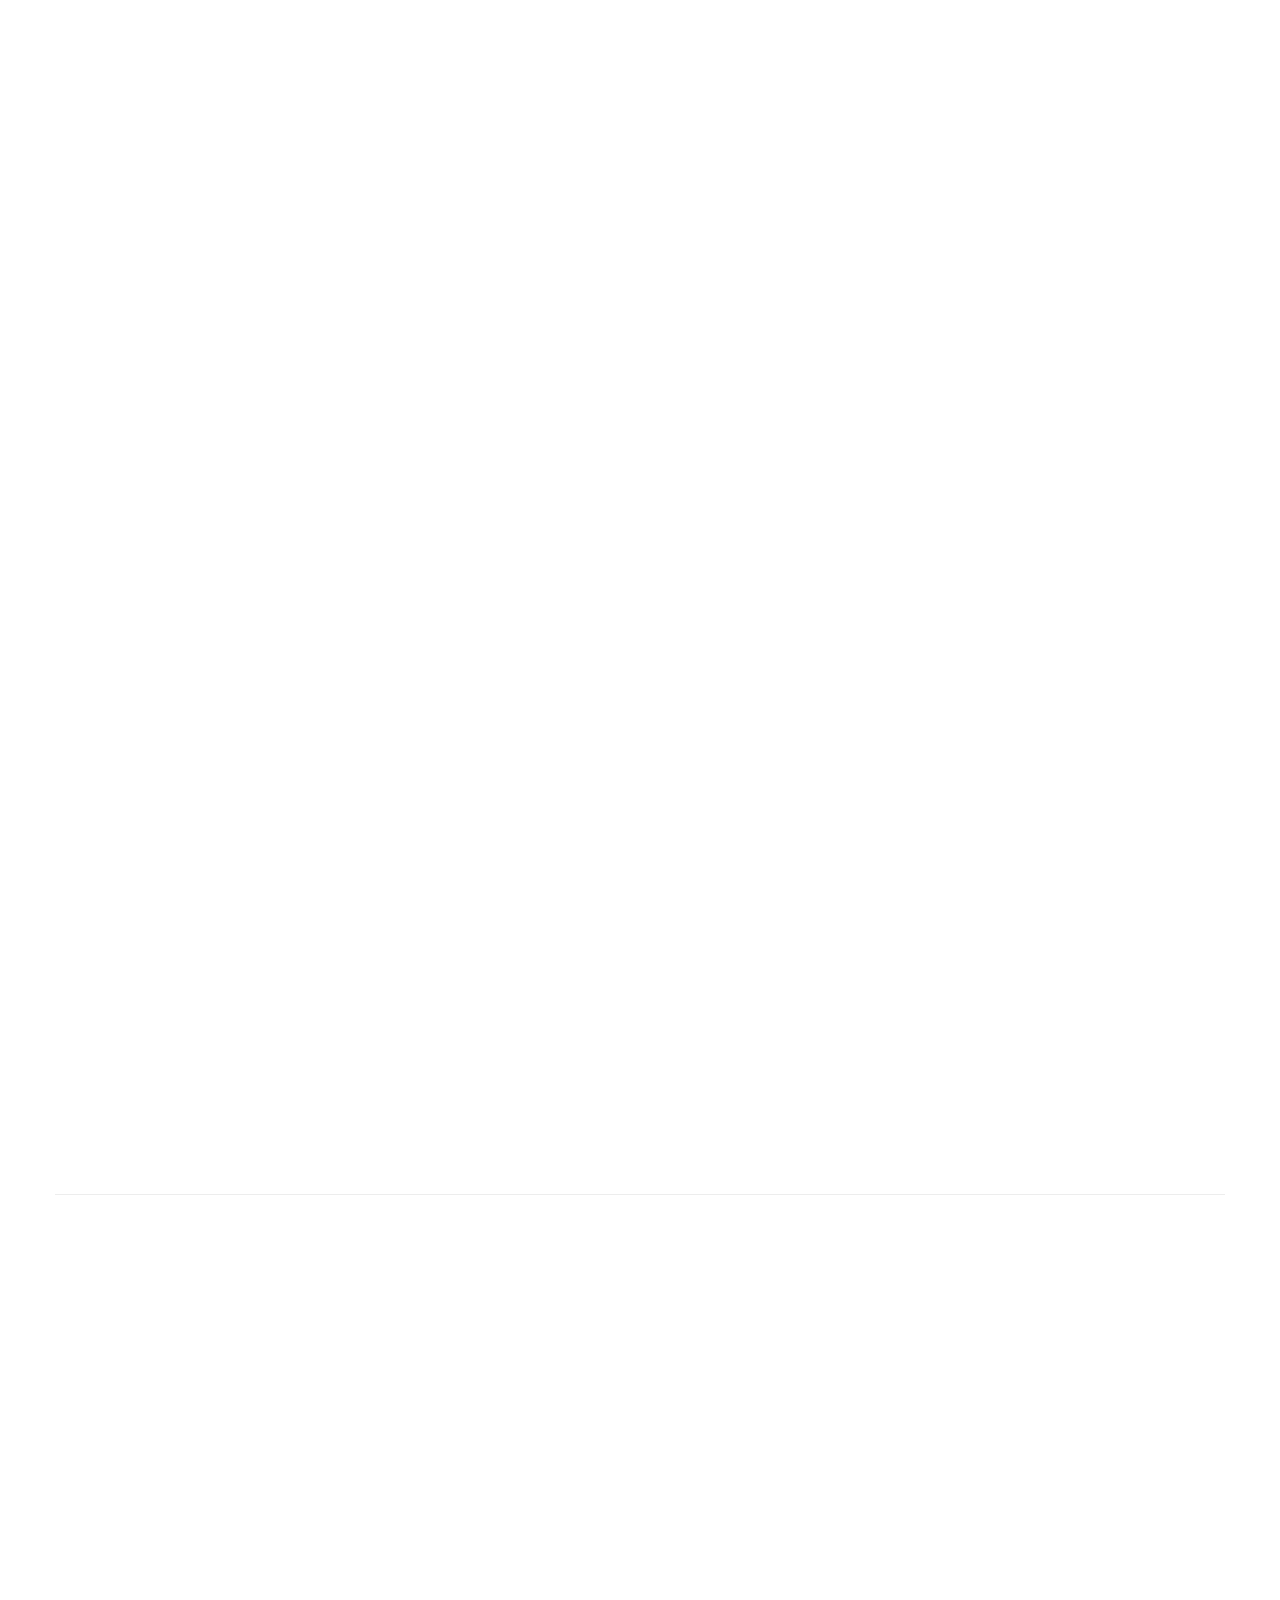
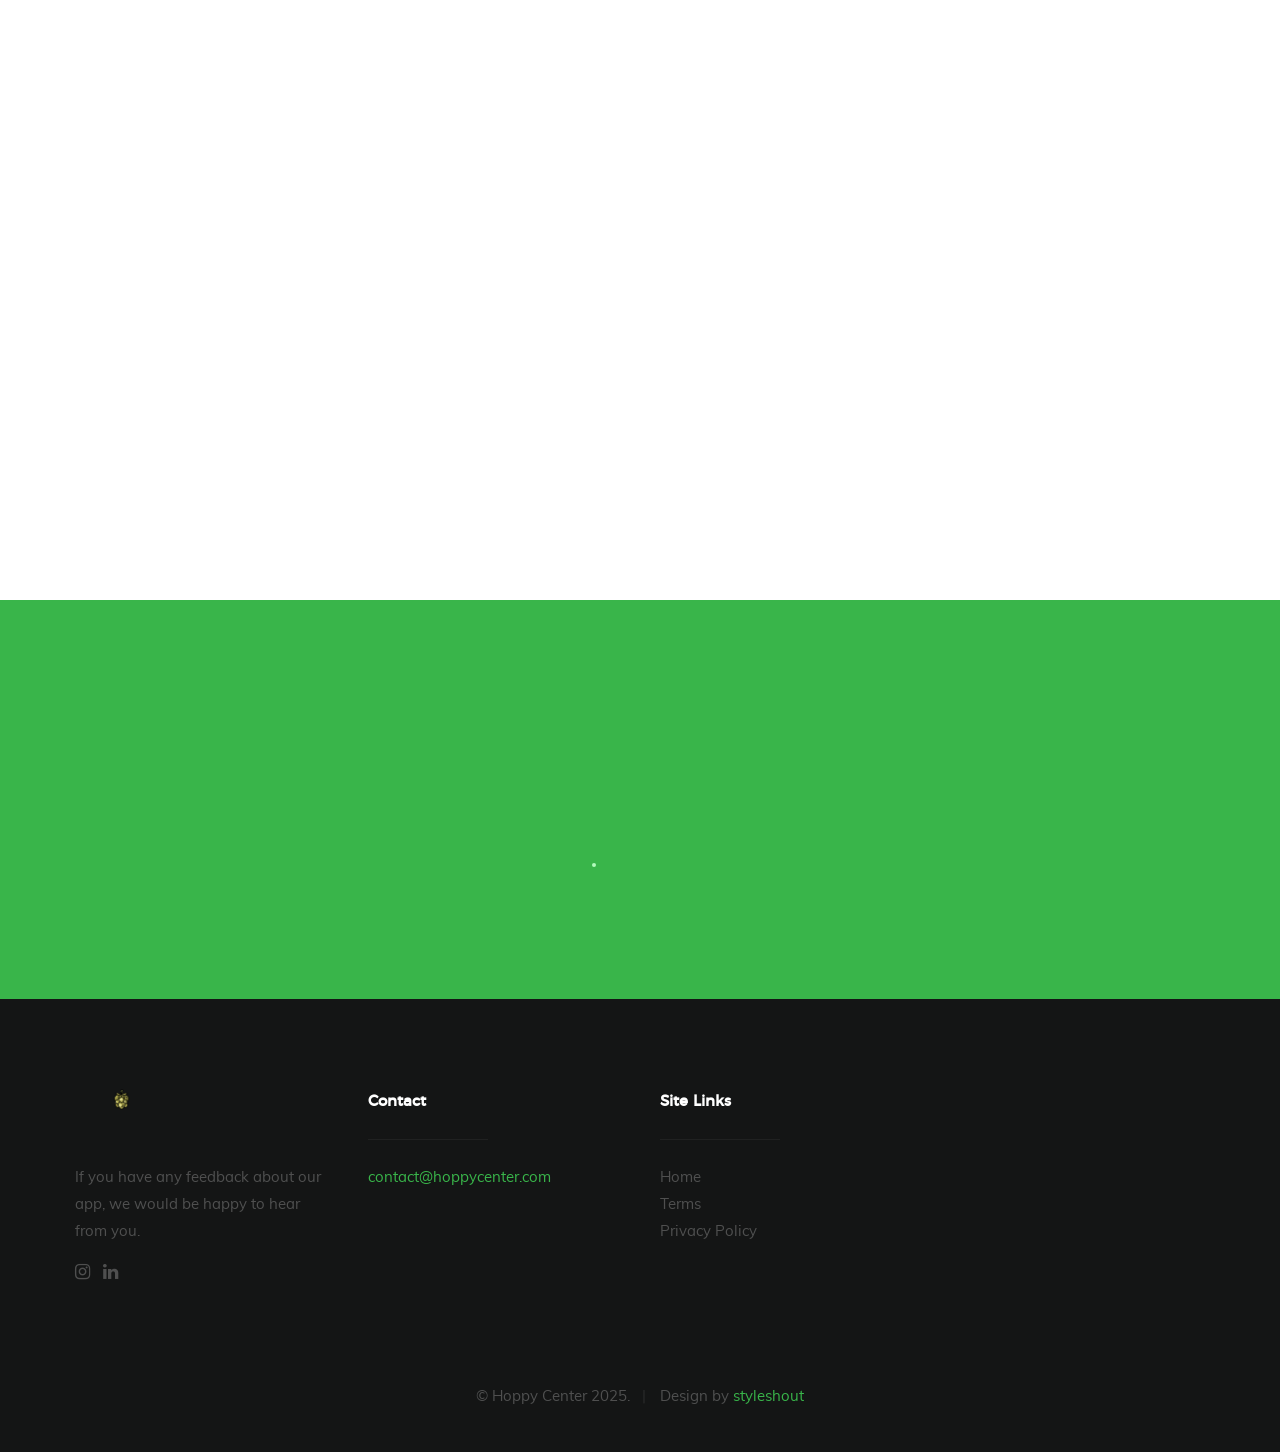
==== commit 635fd692: "App Store link Updated HTML structure and content for the Hoppy Center website." ====
--- a/index.html
+++ b/index.html
@@ -199,9 +199,8 @@
                     
                 </p>
 
-                <ul class="download-badges">
-                    <li><a href="#" title="" class="badge-appstore"  data-aos="fade-up">App Store</a></li>
-                </ul>
+                <li><a href="https://apps.apple.com/us/app/hoppy-center/id6748838902" title="Download on the App Store" class="badge-appstore" data-aos="fade-up">App Store</a></li>
+</ul>
 
             </div>
         </div>
@@ -302,3 +301,4 @@
 </body>
 
 </html>
+
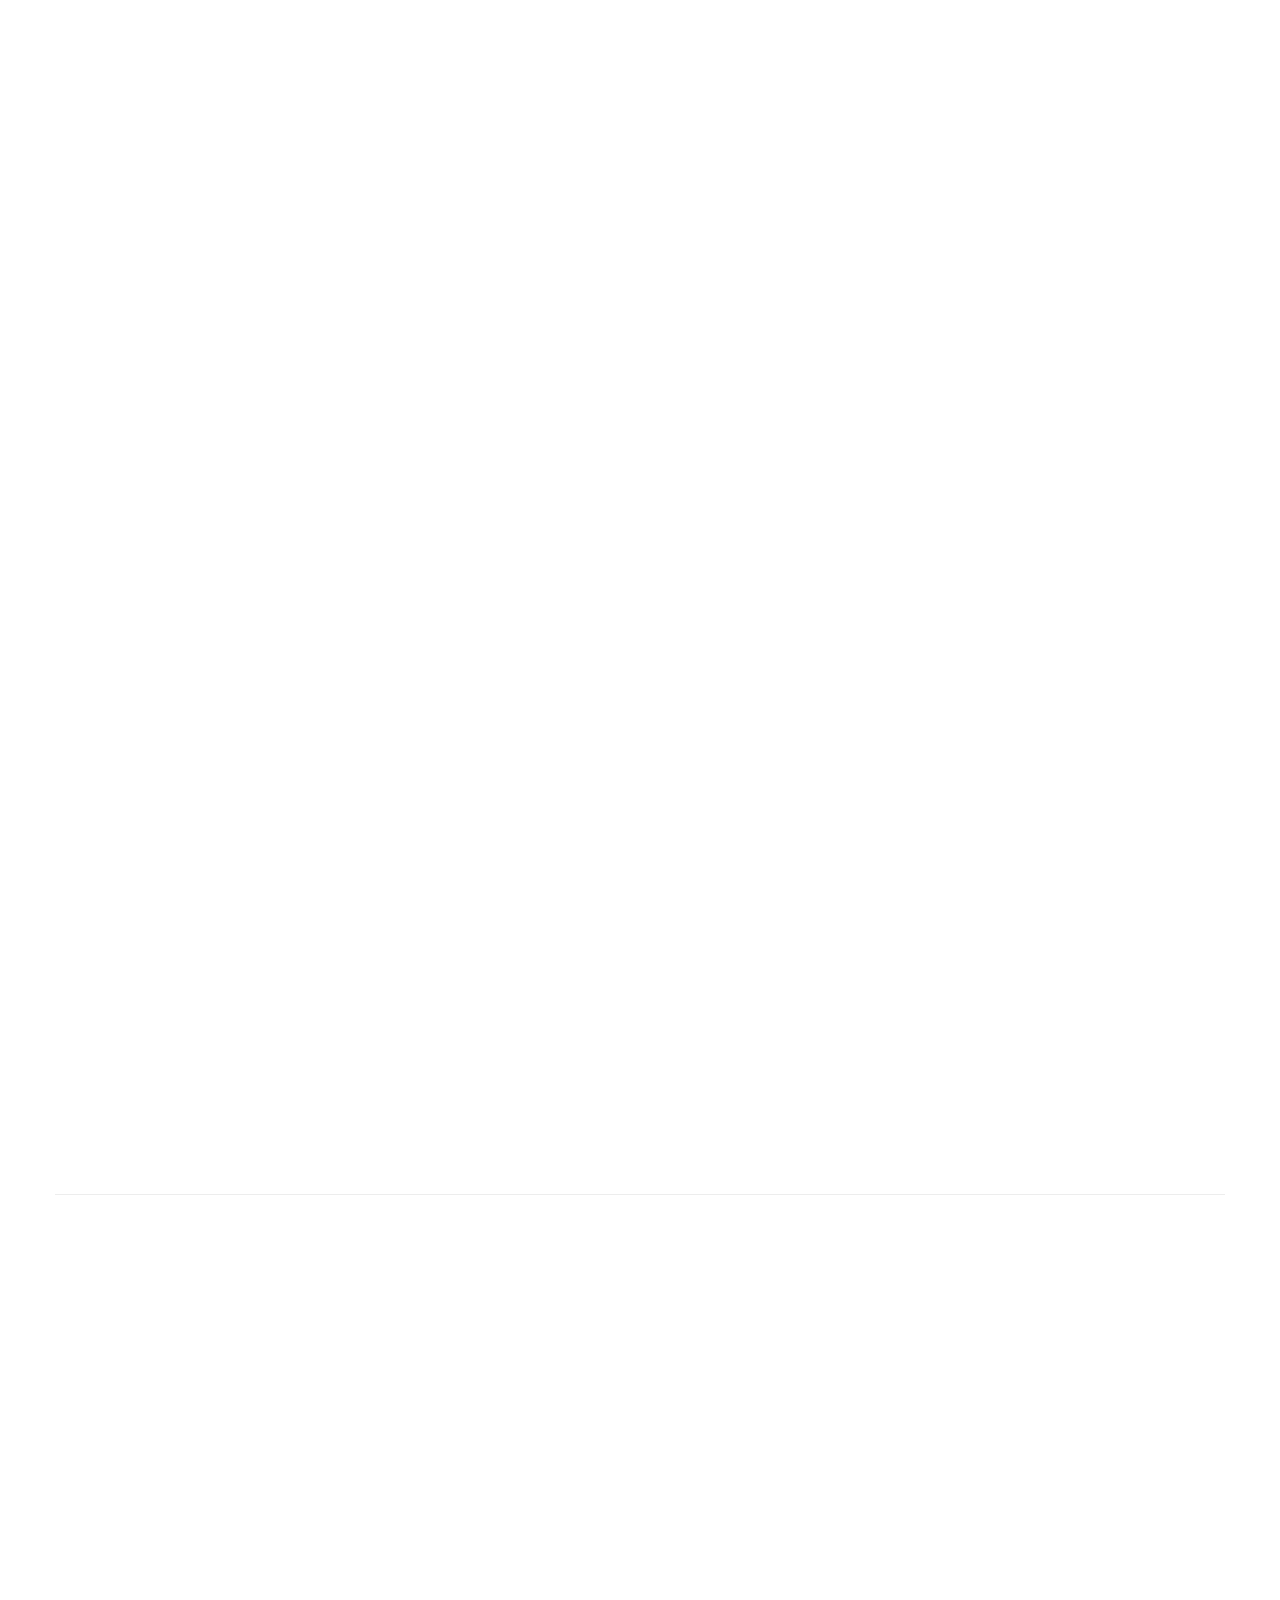
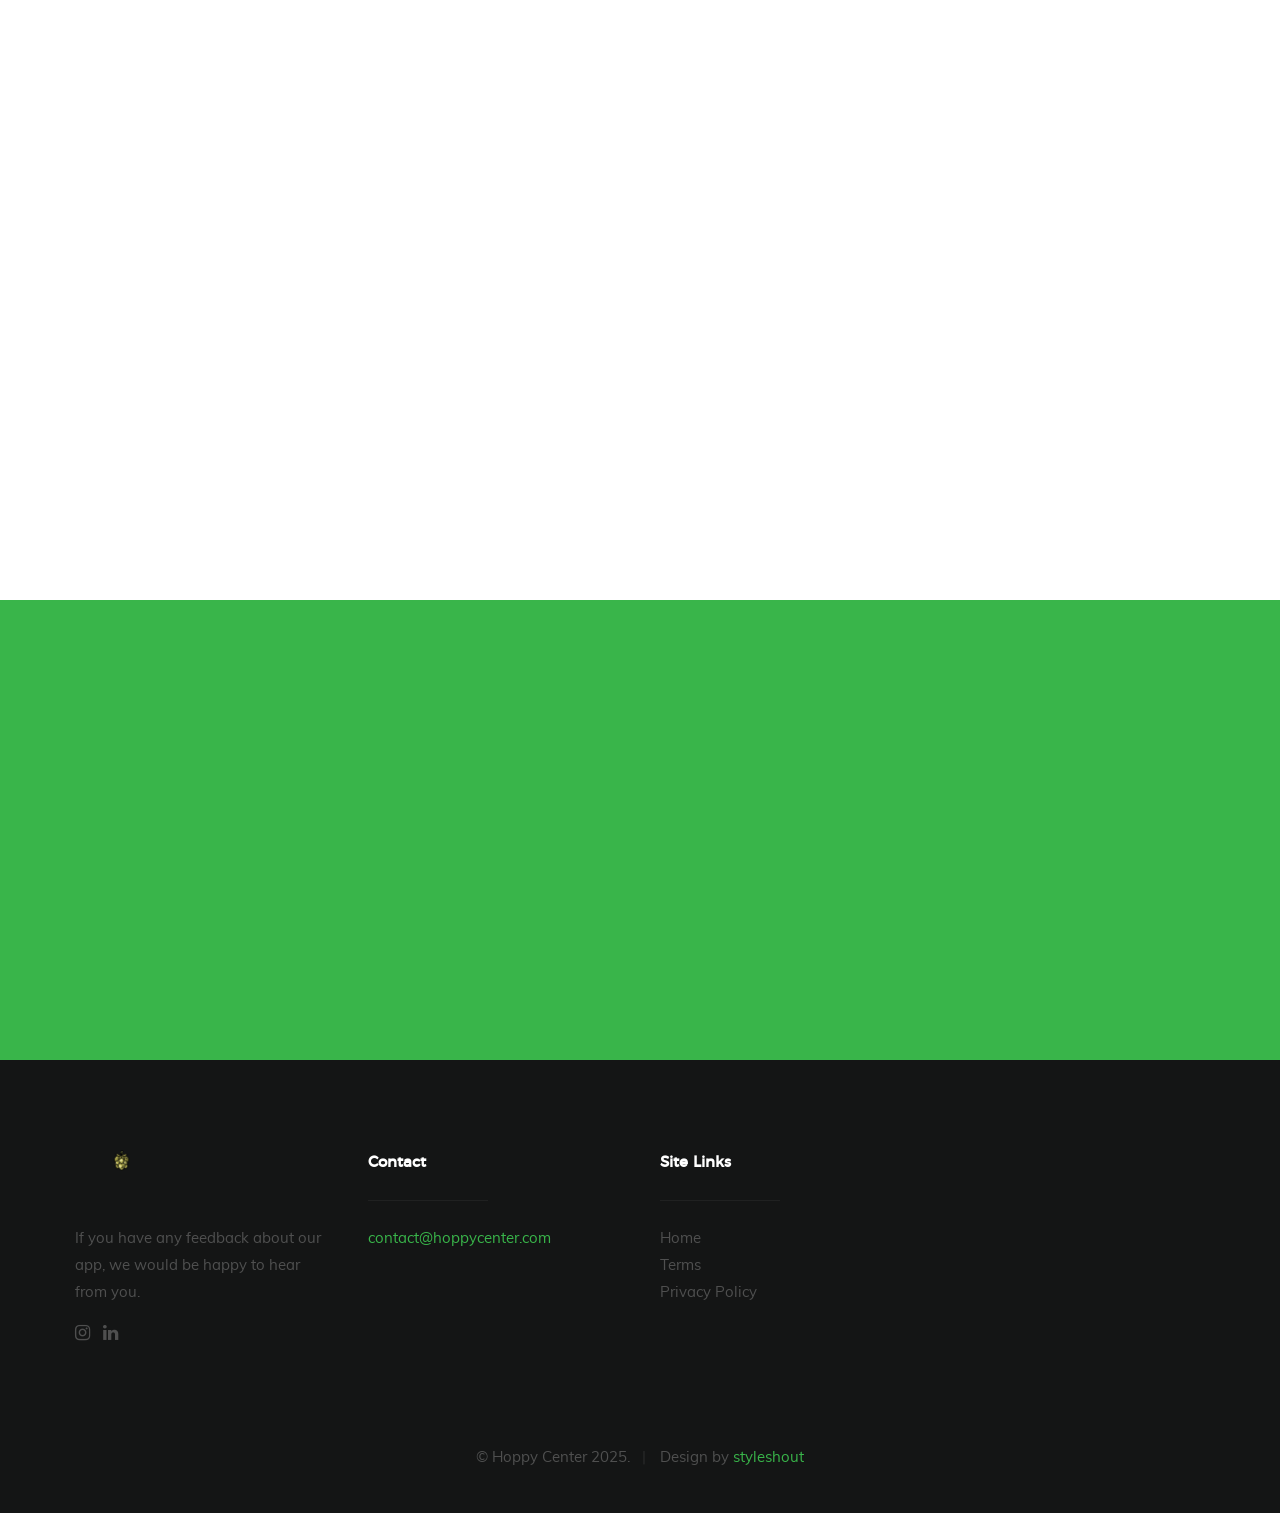
==== commit e782b305: "Fix HTML encoding issues in index.html" ====
--- a/index.html
+++ b/index.html
@@ -199,7 +199,8 @@
                     
                 </p>
 
-                <li><a href="https://apps.apple.com/us/app/hoppy-center/id6748838902" title="Download on the App Store" class="badge-appstore" data-aos="fade-up">App Store</a></li>
+                <ul class="download-badges">
+    <li><a href="https://apps.apple.com/us/app/hoppy-center/id6748838902" title="" class="badge-appstore" data-aos="fade-up">App Store</a></li>
 </ul>
 
             </div>
@@ -302,3 +303,4 @@
 
 </html>
 
+
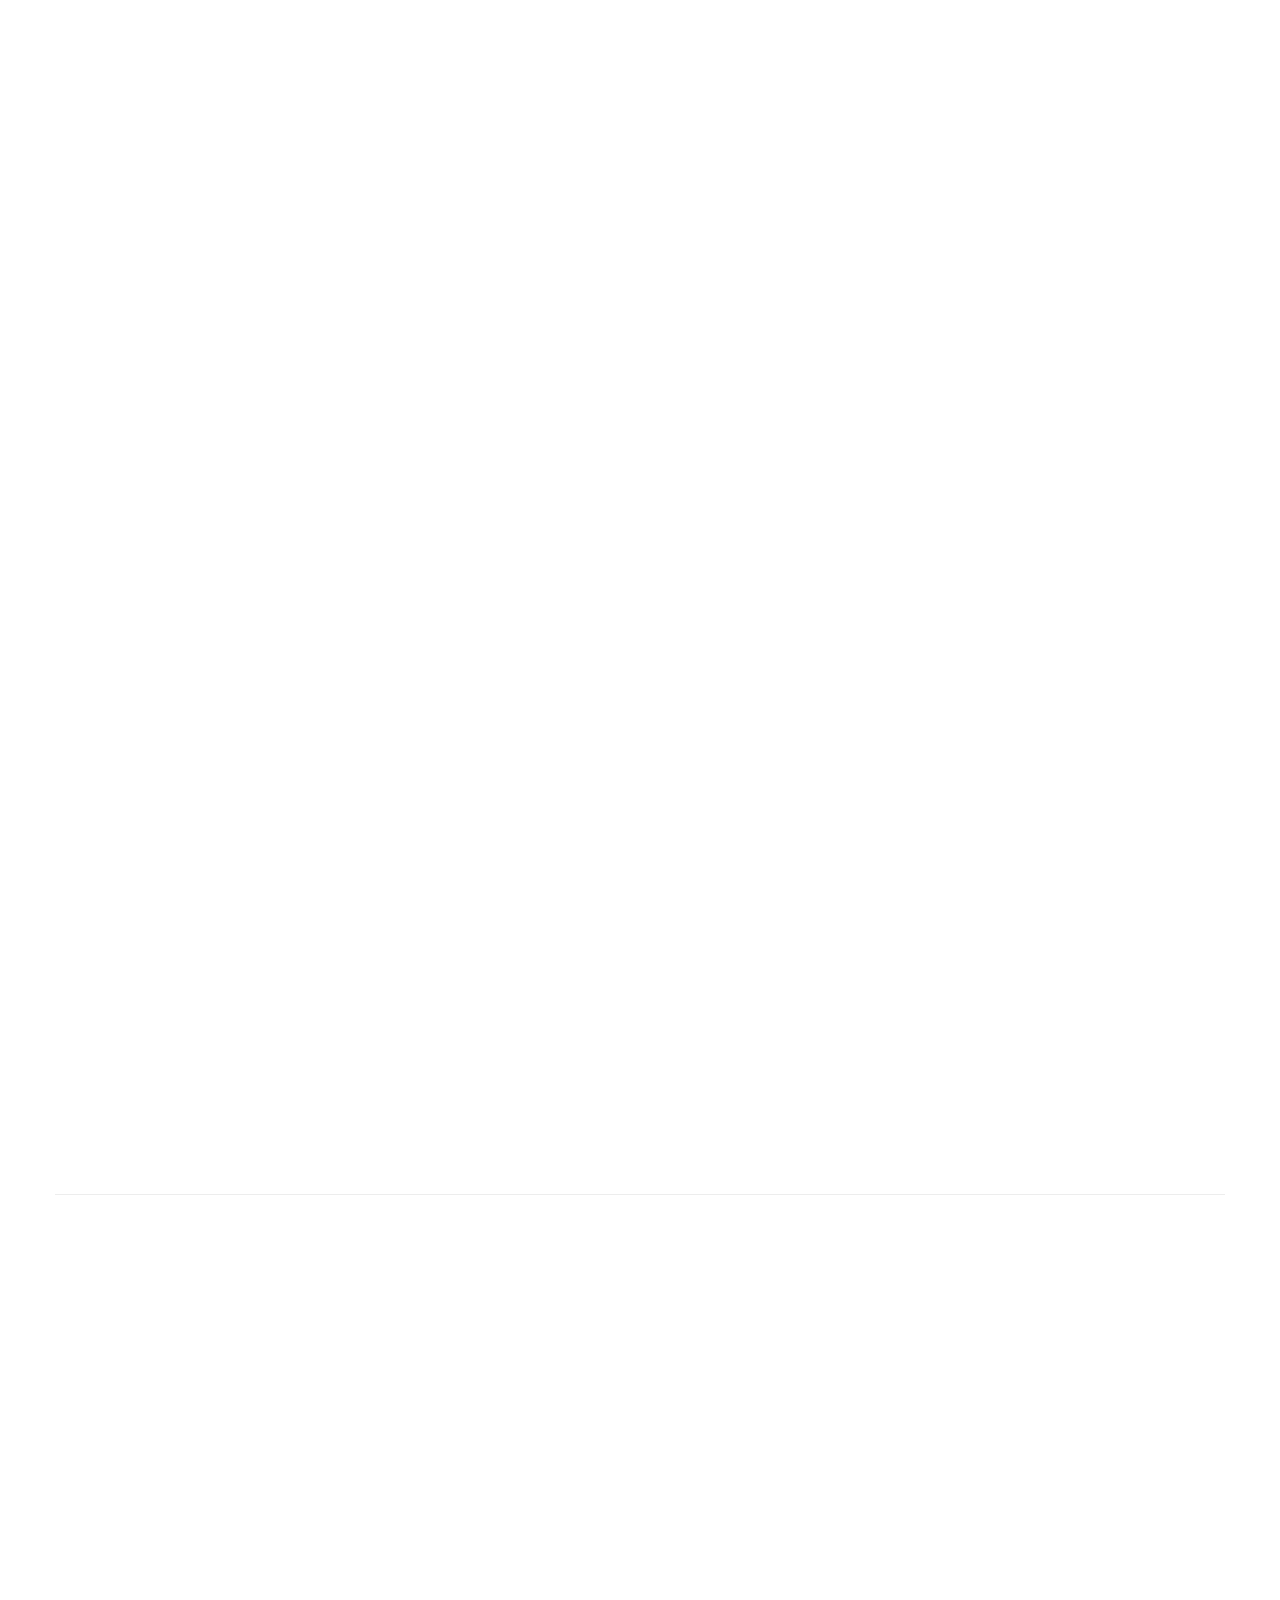
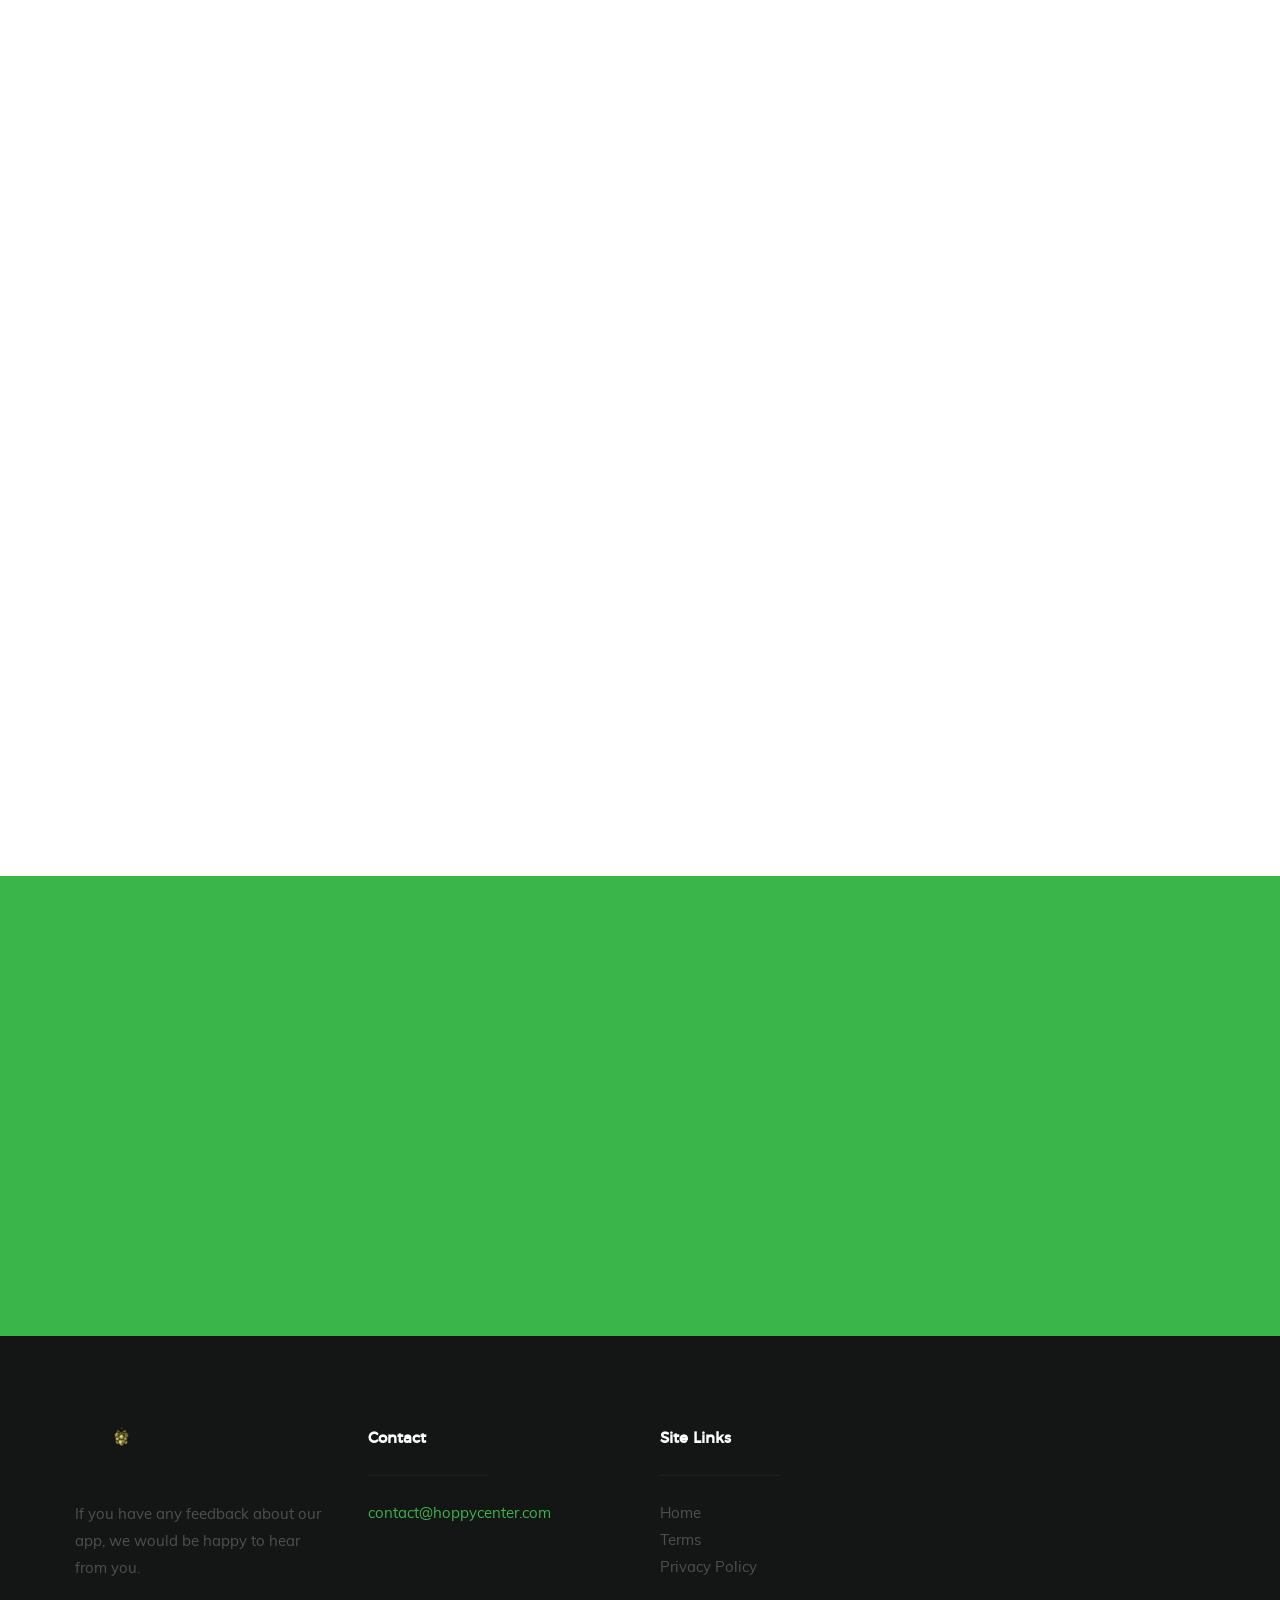
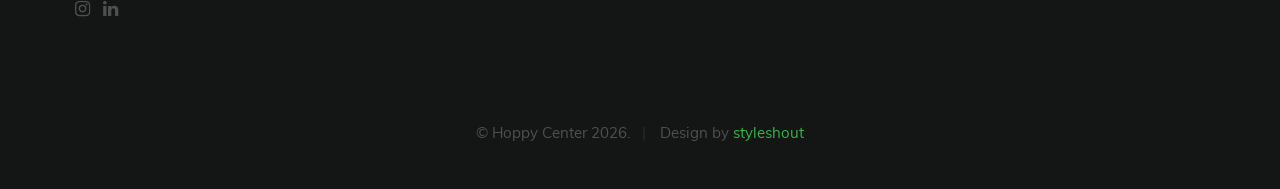
==== commit 9c2d88ce: "SEO, sharing previews, iOS smart banner, image optimization, HTML fixes - Add meta description, cano" ====
--- a/index.html
+++ b/index.html
@@ -11,8 +11,27 @@
    ================================================== -->
     <meta charset="utf-8">
     <title>Hoppy Center</title>
-    <meta name="description" content="">
-    <meta name="author" content="">
+    <meta name="description" content="Hoppy Center is the ultimate app for beer lovers — scan barcodes, rate and collect beers, share photos with friends, and map your beer journey around the world. Available on iOS and Android.">
+    <meta name="author" content="Hoppy Center">
+
+    <!-- smart app banner (iOS Safari)
+   ================================================== -->
+    <meta name="apple-itunes-app" content="app-id=6748838902">
+
+    <!-- social sharing / open graph
+   ================================================== -->
+    <link rel="canonical" href="https://hoppycenter.com/">
+    <meta property="og:title" content="Hoppy Center — Collect, Scan, Explore &amp; Share Beers!">
+    <meta property="og:description" content="Scan barcodes, rate and collect beers, share photos with friends, and map your beer journey around the world. Available on iOS and Android.">
+    <meta property="og:type" content="website">
+    <meta property="og:url" content="https://hoppycenter.com/">
+    <meta property="og:image" content="https://hoppycenter.com/images/app-screens-1200.png">
+    <meta property="og:image:width" content="1193">
+    <meta property="og:image:height" content="526">
+    <meta name="twitter:card" content="summary_large_image">
+    <meta name="twitter:title" content="Hoppy Center — Collect, Scan, Explore &amp; Share Beers!">
+    <meta name="twitter:description" content="Scan barcodes, rate and collect beers, share photos with friends, and map your beer journey around the world. Available on iOS and Android.">
+    <meta name="twitter:image" content="https://hoppycenter.com/images/app-screens-1200.png">
 
     <!-- mobile specific metas
    ================================================== -->
@@ -127,7 +146,7 @@
         <div class="row about-intro">
 
             <div class="col-four">
-                <h1 class="intro-header" data-aos="fade-up">About Our App</h1><padding-top: 160px;>
+                <h1 class="intro-header" data-aos="fade-up">About Our App</h1>
             </div>
             <div class="col-eight">
                 <p class="lead" data-aos="fade-up">
@@ -175,12 +194,14 @@
 
         <div class="row about-bottom-image">
 
-           <img src="images/app-screens-1200.png" 
-                srcset="images/app-screens-600.png 600w, 
-                        images/app-screens-1200.png 1200w, 
-                        images/app-screens-2800.png 2800w"
-                sizes="(max-width: 2800px) 100vw, 2800px"
-                alt="App Screenshots" data-aos="fade-up">
+           <picture>
+                <source type="image/webp"
+                        srcset="images/app-screens-600.webp 600w,
+                                images/app-screens-1200.webp 1193w"
+                        sizes="(max-width: 1230px) 94vw, 1170px">
+                <img src="images/app-screens-1200.png"
+                     alt="Hoppy Center app screenshots" data-aos="fade-up">
+           </picture>
 
         </div>  <!-- end about-bottom-image -->       
         
@@ -200,7 +221,8 @@
                 </p>
 
                 <ul class="download-badges">
-    <li><a href="https://apps.apple.com/us/app/hoppy-center/id6748838902" title="" class="badge-appstore" data-aos="fade-up">App Store</a></li>
+    <li><a href="https://apps.apple.com/app/hoppy-center/id6748838902" title="" class="badge-appstore" data-aos="fade-up">App Store</a></li>
+    <li><a href="https://play.google.com/store/apps/details?id=com.jhowsantos.beer" title="" class="badge-googleplay" data-aos="fade-up">Google Play</a></li>
 </ul>
 
             </div>
@@ -225,7 +247,6 @@
                     </p>
 
                     <ul class="footer-social-list">
-                        </li>
                         <li>
                             <a href="https://www.instagram.com/hoppycenter/?utm_source=ig_web_button_share_sheet" target="_blank"><i class="fa fa-instagram"></i></a>
                         </li>
@@ -253,7 +274,7 @@
                     <h4>Site Links</h4>
 
                     <ul class="list-links">
-                        <li><a href="#">Home</a></li>
+                        <li><a class="smoothscroll" href="#home">Home</a></li>
                         <li><a href="https://hoppycenter.com/Terms/terms.html" target="_blank">Terms</a></li>
                         <li><a href="https://hoppycenter.com/privacy-policy/privacy-policy.html" target="_blank">Privacy Policy</a></li>
                     </ul>
@@ -274,7 +295,7 @@
 
       		<div class="col-twelve">
 	      		<div class="copyright">
-		         	<span>© Hoppy Center 2025.</span>
+		         	<span>© Hoppy Center 2026.</span>
 		         	<span>Design by <a href="http://www.styleshout.com/"target="_blank">styleshout</a></span>
 		         </div>
 
@@ -304,3 +325,4 @@
 </html>
 
 
+
--- a/css/main.css
+++ b/css/main.css
@@ -1948,8 +1948,14 @@
   left: -27px;
 }
 
+.about-bottom-image {
+  text-align: center;
+}
+
 .about-bottom-image img {
   vertical-align: bottom;
+  display: block;
+  margin: 0 auto;
 }
 
 
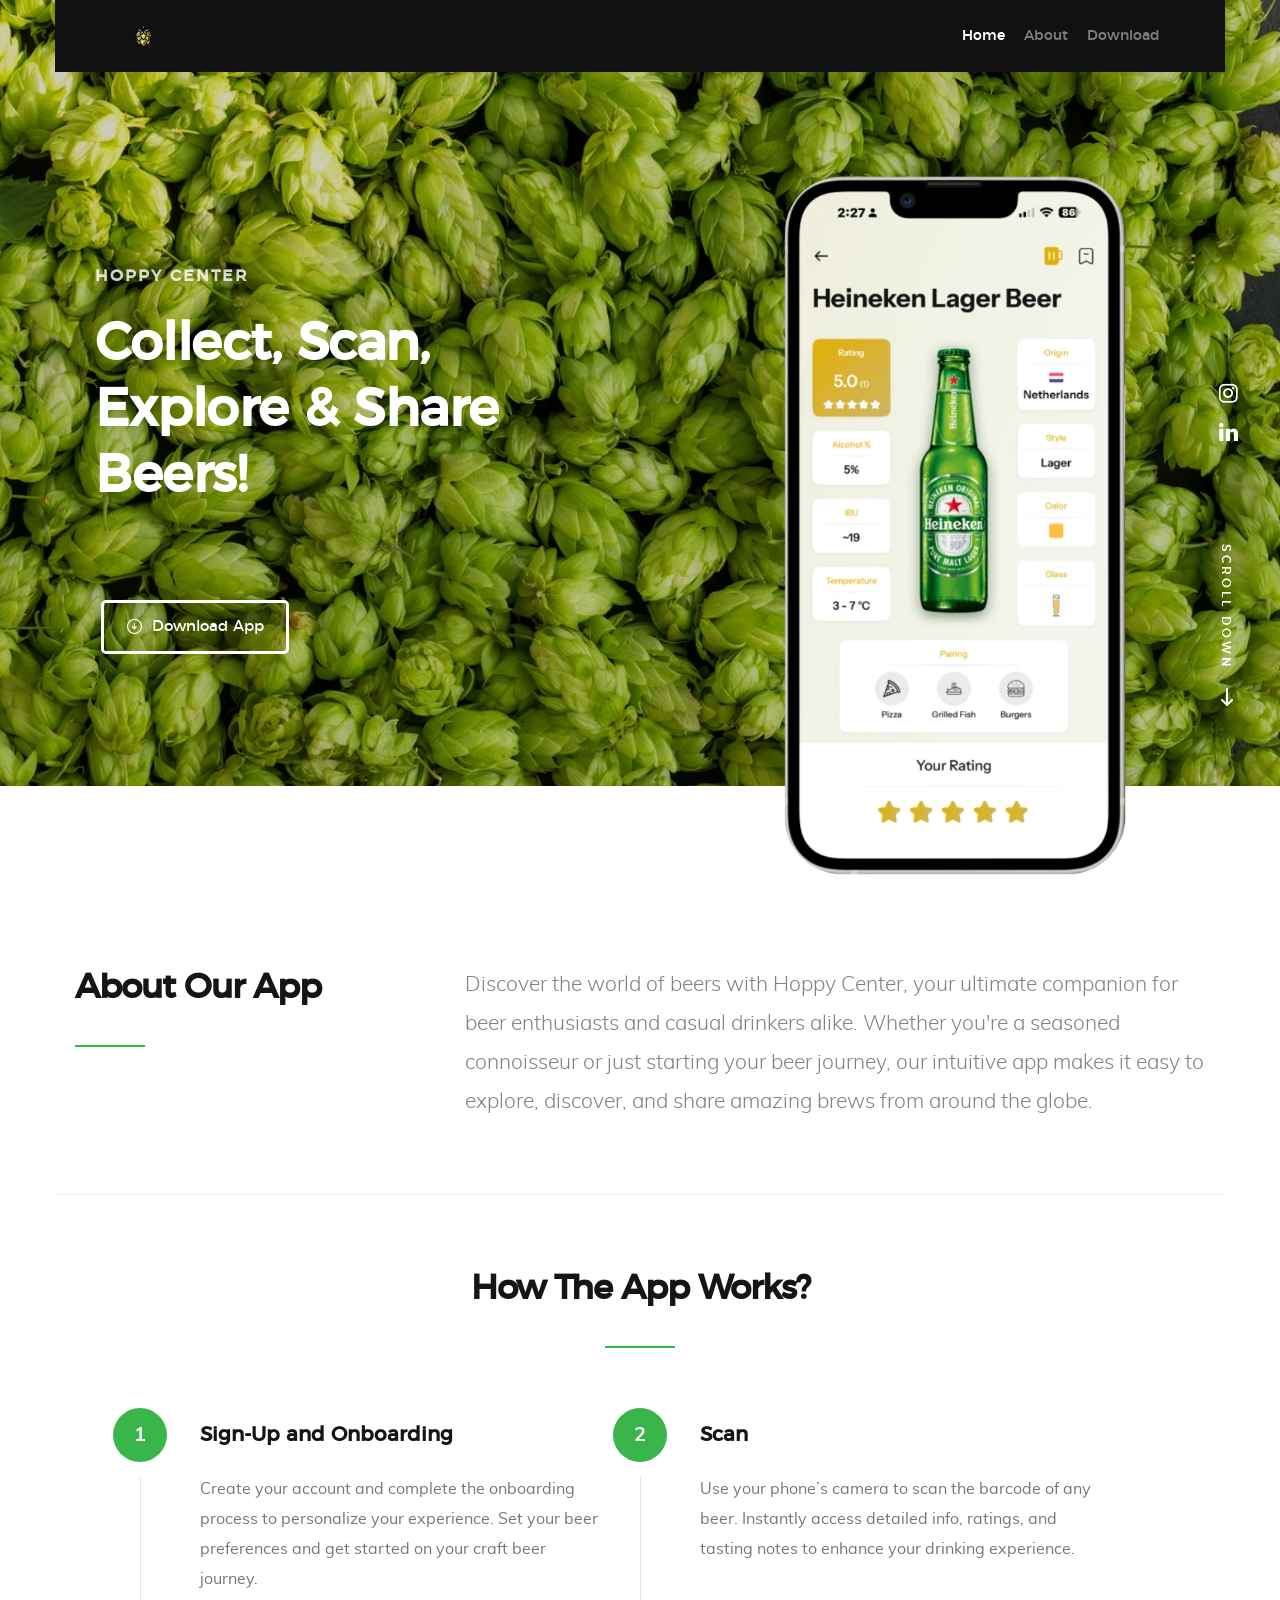
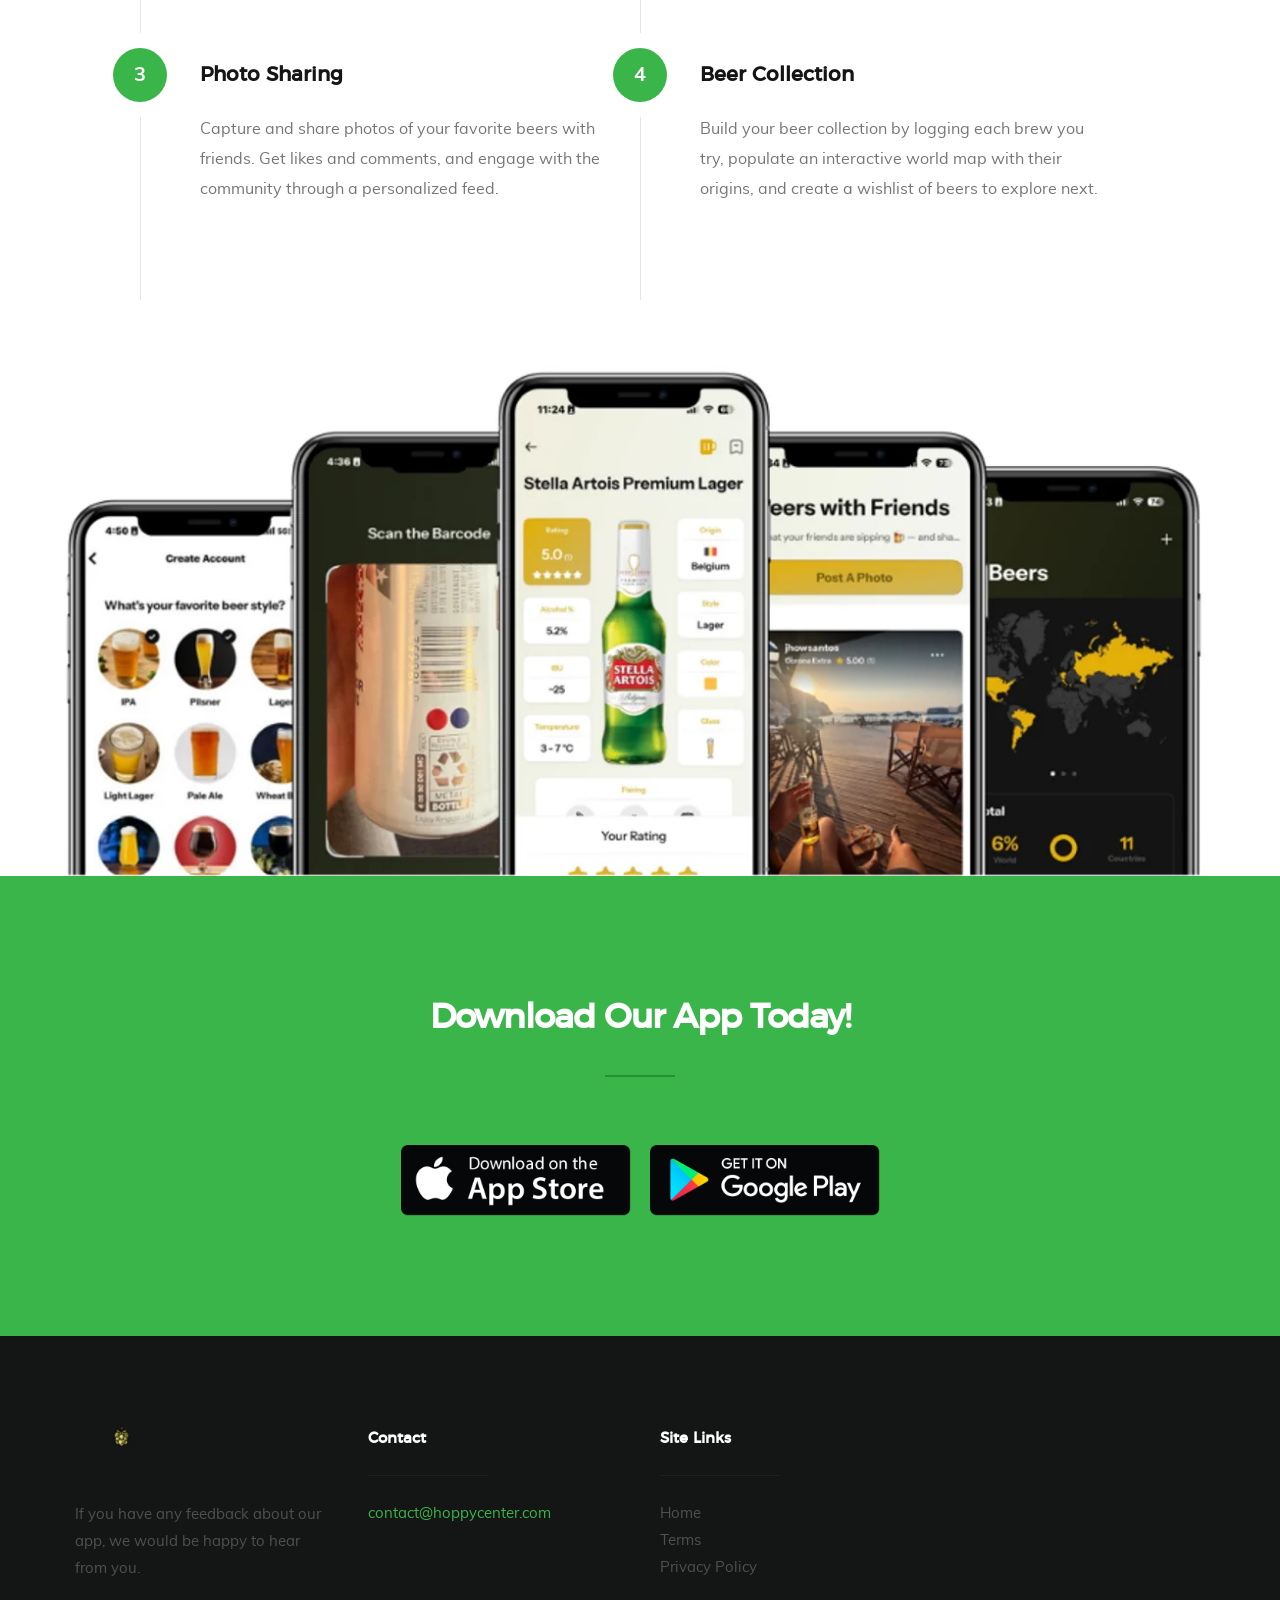
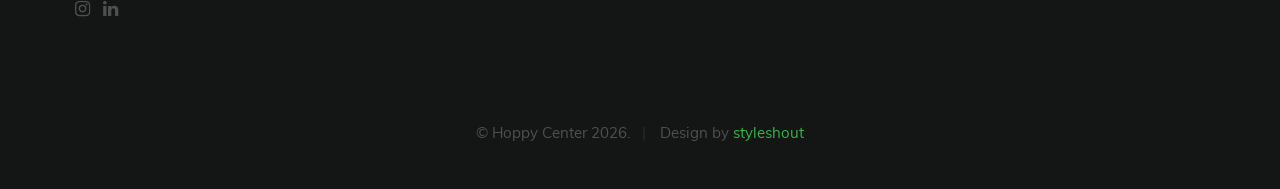
==== commit 806f1772: "Security hardening: jQuery upgrade, self-hosted analytics, CSP, link hygiene - Upgrade jQuery 2.1.3 " ====
--- a/index.html
+++ b/index.html
@@ -33,9 +33,34 @@
     <meta name="twitter:description" content="Scan barcodes, rate and collect beers, share photos with friends, and map your beer journey around the world. Available on iOS and Android.">
     <meta name="twitter:image" content="https://hoppycenter.com/images/app-screens-1200.png">
 
+    <!-- structured data
+   ================================================== -->
+    <script type="application/ld+json">
+    {
+      "@context": "https://schema.org",
+      "@type": "MobileApplication",
+      "name": "Hoppy Center",
+      "operatingSystem": "iOS, Android",
+      "applicationCategory": "LifestyleApplication",
+      "description": "Scan barcodes, rate and collect beers, share photos with friends, and map your beer journey around the world.",
+      "url": "https://hoppycenter.com/",
+      "image": "https://hoppycenter.com/images/app-screens-1200.png",
+      "offers": {
+        "@type": "Offer",
+        "price": "0",
+        "priceCurrency": "USD"
+      },
+      "installUrl": [
+        "https://apps.apple.com/app/hoppy-center/id6748838902",
+        "https://play.google.com/store/apps/details?id=com.jhowsantos.beer"
+      ]
+    }
+    </script>
+
     <!-- mobile specific metas
    ================================================== -->
     <meta name="viewport" content="width=device-width, initial-scale=1">
+    <meta http-equiv="Content-Security-Policy" content="default-src 'self'; script-src 'self'; style-src 'self' 'unsafe-inline'; img-src 'self' data:; font-src 'self' data:; connect-src 'self' https://*.amplitude.com; object-src 'none'; base-uri 'self'; form-action 'self'">
 
     <!-- CSS
    ================================================== -->
@@ -117,10 +142,10 @@
 
         <ul class="home-social-list">
             <li>
-                <a href="https://www.instagram.com/hoppycenter/?utm_source=ig_web_button_share_sheet" target="_blank"><i class="fa fa-instagram"></i></a>
+                <a href="https://www.instagram.com/hoppycenter/?utm_source=ig_web_button_share_sheet" target="_blank" rel="noopener noreferrer"><i class="fa fa-instagram"></i></a>
             </li>
             <li>
-                <a href="https://www.linkedin.com/company/hoppy-center" target="_blank"><i class="fa fa-linkedin"></i></a>
+                <a href="https://www.linkedin.com/company/hoppy-center" target="_blank" rel="noopener noreferrer"><i class="fa fa-linkedin"></i></a>
             </li>
         </ul>
         <!-- end home-social-list -->
@@ -248,10 +273,10 @@
 
                     <ul class="footer-social-list">
                         <li>
-                            <a href="https://www.instagram.com/hoppycenter/?utm_source=ig_web_button_share_sheet" target="_blank"><i class="fa fa-instagram"></i></a>
+                            <a href="https://www.instagram.com/hoppycenter/?utm_source=ig_web_button_share_sheet" target="_blank" rel="noopener noreferrer"><i class="fa fa-instagram"></i></a>
                         </li>
                         <li>
-                            <a href="https://www.linkedin.com/company/hoppy-center" target="_blank"><i class="fa fa-linkedin"></i></a>
+                            <a href="https://www.linkedin.com/company/hoppy-center" target="_blank" rel="noopener noreferrer"><i class="fa fa-linkedin"></i></a>
                         </li>
                     </ul>
                     
@@ -275,8 +300,8 @@
 
                     <ul class="list-links">
                         <li><a class="smoothscroll" href="#home">Home</a></li>
-                        <li><a href="https://hoppycenter.com/Terms/terms.html" target="_blank">Terms</a></li>
-                        <li><a href="https://hoppycenter.com/privacy-policy/privacy-policy.html" target="_blank">Privacy Policy</a></li>
+                        <li><a href="https://hoppycenter.com/Terms/terms.html" target="_blank" rel="noopener noreferrer">Terms</a></li>
+                        <li><a href="https://hoppycenter.com/privacy-policy/privacy-policy.html" target="_blank" rel="noopener noreferrer">Privacy Policy</a></li>
                     </ul>
                             
                 </div> <!-- end footer-site-links --> 
@@ -296,7 +321,7 @@
       		<div class="col-twelve">
 	      		<div class="copyright">
 		         	<span>© Hoppy Center 2026.</span>
-		         	<span>Design by <a href="http://www.styleshout.com/"target="_blank">styleshout</a></span>
+		         	<span>Design by <a href="https://www.styleshout.com/" target="_blank" rel="noopener noreferrer">styleshout</a></span>
 		         </div>
 
 		         <div id="go-top">
@@ -316,10 +341,15 @@
 
     <!-- Java Script
     ================================================== -->
-    <script src="js/jquery-2.1.3.min.js"></script>
+    <script src="js/jquery-3.7.1.min.js"></script>
     <script src="js/plugins.js"></script>
     <script src="js/main.js"></script>
 
+    <!-- analytics (Amplitude, self-hosted)
+    ================================================== -->
+    <script src="js/amplitude-2.45.5.min.js"></script>
+    <script src="js/analytics.js"></script>
+
 </body>
 
 </html>
